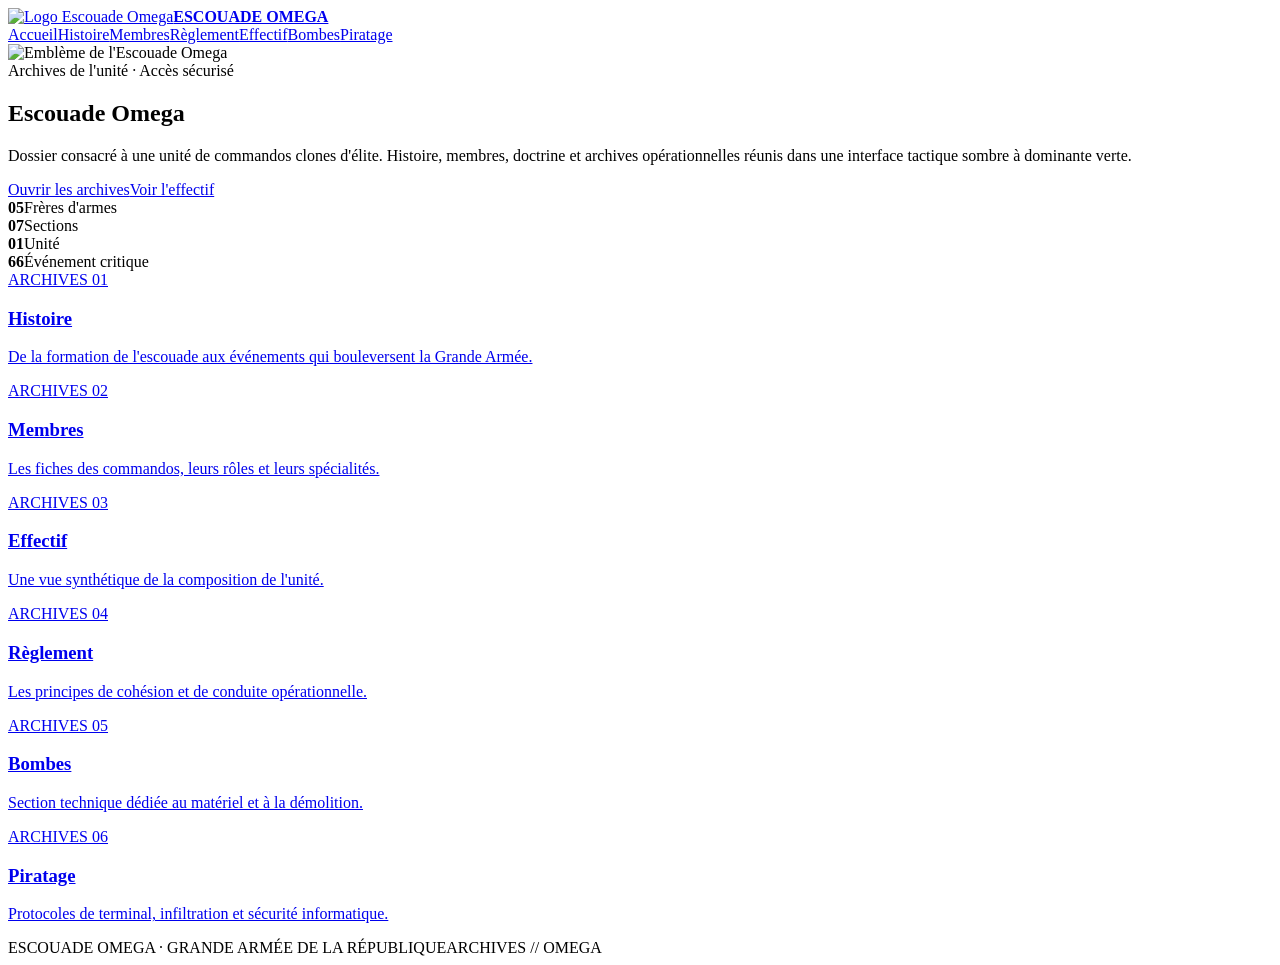
==== index.html @ 804f176c "Add files via upload" ====
<!doctype html><html lang="fr"><head><meta charset="utf-8"><meta name="viewport" content="width=device-width,initial-scale=1">
<title>Accueil — Escouade Omega</title><link rel="stylesheet" href="assets/style.css"></head><body>
<header><div class="container header"><a class="brand" href="index.html"><img src="assets/logo.png" alt="Logo Escouade Omega"><b>ESCOUADE OMEGA</b></a><nav><a class="active" href="index.html">Accueil</a><a class="" href="histoire.html">Histoire</a><a class="" href="membres.html">Membres</a><a class="" href="reglement.html">Règlement</a><a class="" href="effectif.html">Effectif</a><a class="" href="bombes.html">Bombes</a><a class="" href="piratage.html">Piratage</a></nav></div></header>
<main>
<section class="hero"><div class="container">
<img class="logo" src="assets/logo.png" alt="Emblème de l'Escouade Omega">
<div class="kicker">Archives de l'unité · Accès sécurisé</div>
<h1>Escouade Omega</h1>
<p class="lead">Dossier consacré à une unité de commandos clones d'élite. Histoire, membres, doctrine et archives opérationnelles réunis dans une interface tactique sombre à dominante verte.</p>
<a class="btn" href="histoire.html">Ouvrir les archives</a><a class="btn alt" href="membres.html">Voir l'effectif</a>
</div></section>
<section class="page"><div class="container">
<div class="stats"><div class="stat"><strong>05</strong><span>Frères d'armes</span></div><div class="stat"><strong>07</strong><span>Sections</span></div><div class="stat"><strong>01</strong><span>Unité</span></div><div class="stat"><strong>66</strong><span>Événement critique</span></div></div>
<div class="grid">
<a class="card" href="histoire.html"><span class="meta">ARCHIVES 01</span><h3>Histoire</h3><p>De la formation de l'escouade aux événements qui bouleversent la Grande Armée.</p></a>
<a class="card" href="membres.html"><span class="meta">ARCHIVES 02</span><h3>Membres</h3><p>Les fiches des commandos, leurs rôles et leurs spécialités.</p></a>
<a class="card" href="effectif.html"><span class="meta">ARCHIVES 03</span><h3>Effectif</h3><p>Une vue synthétique de la composition de l'unité.</p></a>
<a class="card" href="reglement.html"><span class="meta">ARCHIVES 04</span><h3>Règlement</h3><p>Les principes de cohésion et de conduite opérationnelle.</p></a>
<a class="card" href="bombes.html"><span class="meta">ARCHIVES 05</span><h3>Bombes</h3><p>Section technique dédiée au matériel et à la démolition.</p></a>
<a class="card" href="piratage.html"><span class="meta">ARCHIVES 06</span><h3>Piratage</h3><p>Protocoles de terminal, infiltration et sécurité informatique.</p></a>
</div></div></section>
</main><footer><div class="container footer"><span>ESCOUADE OMEGA · GRANDE ARMÉE DE LA RÉPUBLIQUE</span><span>ARCHIVES // OMEGA</span></div></footer>
</body></html>
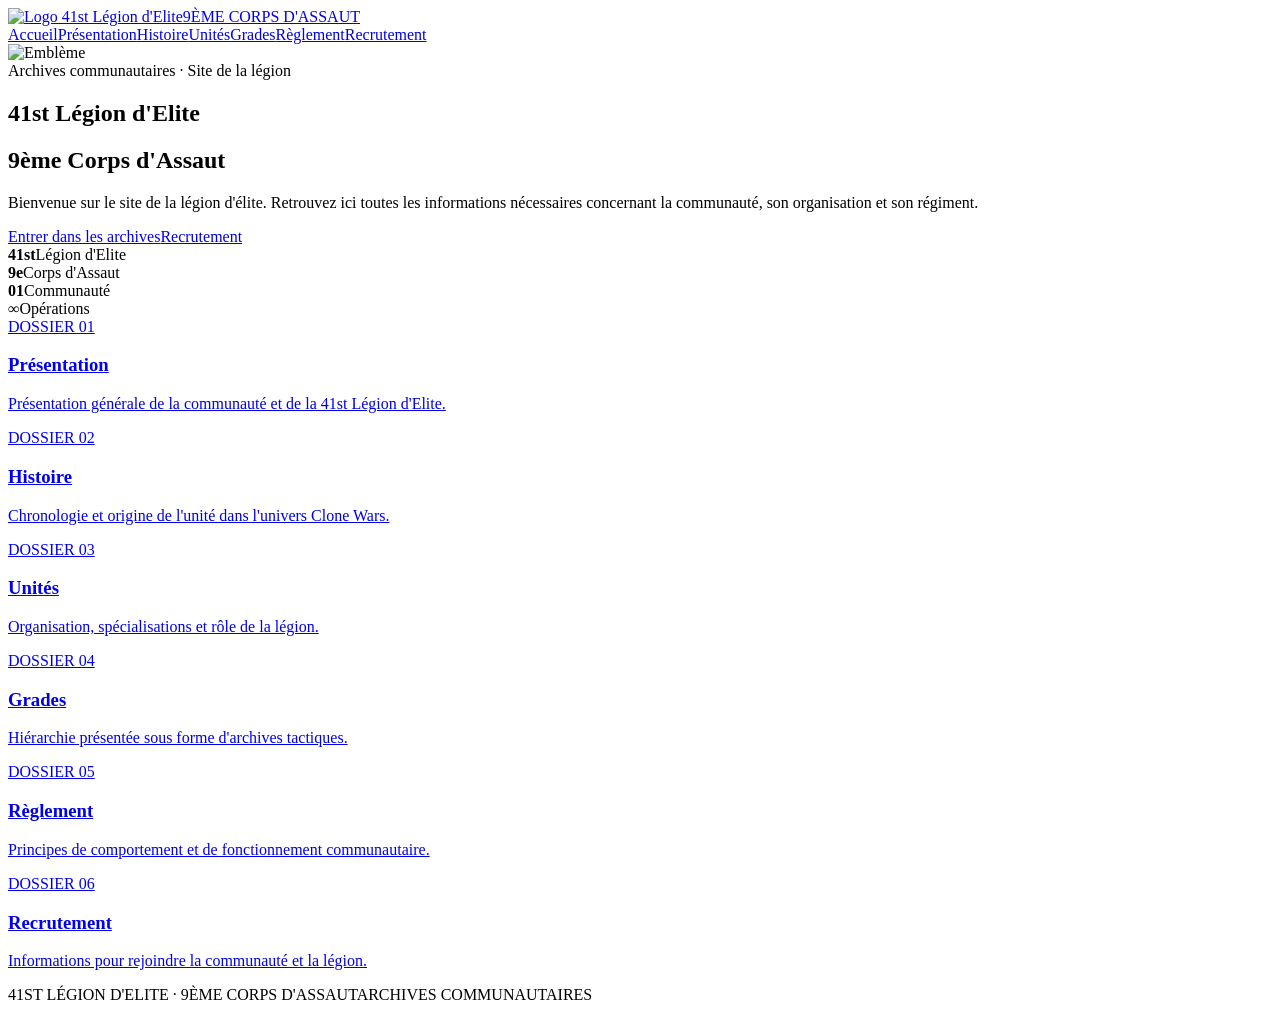
==== commit b3a1a040: "Add files via upload" ====
--- a/index.html
+++ b/index.html
@@ -1,23 +1,5 @@
-<!doctype html><html lang="fr"><head><meta charset="utf-8"><meta name="viewport" content="width=device-width,initial-scale=1">
-<title>Accueil — Escouade Omega</title><link rel="stylesheet" href="assets/style.css"></head><body>
-<header><div class="container header"><a class="brand" href="index.html"><img src="assets/logo.png" alt="Logo Escouade Omega"><b>ESCOUADE OMEGA</b></a><nav><a class="active" href="index.html">Accueil</a><a class="" href="histoire.html">Histoire</a><a class="" href="membres.html">Membres</a><a class="" href="reglement.html">Règlement</a><a class="" href="effectif.html">Effectif</a><a class="" href="bombes.html">Bombes</a><a class="" href="piratage.html">Piratage</a></nav></div></header>
-<main>
-<section class="hero"><div class="container">
-<img class="logo" src="assets/logo.png" alt="Emblème de l'Escouade Omega">
-<div class="kicker">Archives de l'unité · Accès sécurisé</div>
-<h1>Escouade Omega</h1>
-<p class="lead">Dossier consacré à une unité de commandos clones d'élite. Histoire, membres, doctrine et archives opérationnelles réunis dans une interface tactique sombre à dominante verte.</p>
-<a class="btn" href="histoire.html">Ouvrir les archives</a><a class="btn alt" href="membres.html">Voir l'effectif</a>
-</div></section>
-<section class="page"><div class="container">
-<div class="stats"><div class="stat"><strong>05</strong><span>Frères d'armes</span></div><div class="stat"><strong>07</strong><span>Sections</span></div><div class="stat"><strong>01</strong><span>Unité</span></div><div class="stat"><strong>66</strong><span>Événement critique</span></div></div>
-<div class="grid">
-<a class="card" href="histoire.html"><span class="meta">ARCHIVES 01</span><h3>Histoire</h3><p>De la formation de l'escouade aux événements qui bouleversent la Grande Armée.</p></a>
-<a class="card" href="membres.html"><span class="meta">ARCHIVES 02</span><h3>Membres</h3><p>Les fiches des commandos, leurs rôles et leurs spécialités.</p></a>
-<a class="card" href="effectif.html"><span class="meta">ARCHIVES 03</span><h3>Effectif</h3><p>Une vue synthétique de la composition de l'unité.</p></a>
-<a class="card" href="reglement.html"><span class="meta">ARCHIVES 04</span><h3>Règlement</h3><p>Les principes de cohésion et de conduite opérationnelle.</p></a>
-<a class="card" href="bombes.html"><span class="meta">ARCHIVES 05</span><h3>Bombes</h3><p>Section technique dédiée au matériel et à la démolition.</p></a>
-<a class="card" href="piratage.html"><span class="meta">ARCHIVES 06</span><h3>Piratage</h3><p>Protocoles de terminal, infiltration et sécurité informatique.</p></a>
-</div></div></section>
-</main><footer><div class="container footer"><span>ESCOUADE OMEGA · GRANDE ARMÉE DE LA RÉPUBLIQUE</span><span>ARCHIVES // OMEGA</span></div></footer>
-</body></html>+<!doctype html><html lang="fr"><head><meta charset="utf-8"><meta name="viewport" content="width=device-width,initial-scale=1"><meta name="theme-color" content="#020503"><title>Accueil — 41st Légion d'Elite</title><link rel="stylesheet" href="assets/style.css"></head><body>
+<header><div class="container head"><a class="brand" href="index.html"><img src="assets/logo.png" alt="Logo 41st Légion d'Elite"><span>9ÈME CORPS D'ASSAUT</span></a><nav><a class="active" href="index.html">Accueil</a><a class="" href="presentation.html">Présentation</a><a class="" href="histoire.html">Histoire</a><a class="" href="unites.html">Unités</a><a class="" href="grades.html">Grades</a><a class="" href="reglement.html">Règlement</a><a class="" href="recrutement.html">Recrutement</a></nav></div></header>
+<main><section class="hero"><div class="container"><img src="assets/logo.png" alt="Emblème"><div class="kicker">Archives communautaires · Site de la légion</div><h1>41st Légion d'Elite</h1><h2>9ème Corps d'Assaut</h2><p class="lead">Bienvenue sur le site de la légion d'élite. Retrouvez ici toutes les informations nécessaires concernant la communauté, son organisation et son régiment.</p><a class="btn" href="presentation.html">Entrer dans les archives</a><a class="btn alt" href="recrutement.html">Recrutement</a></div></section>
+<section class="page"><div class="container"><div class="stats"><div class="stat"><strong>41st</strong><span>Légion d'Elite</span></div><div class="stat"><strong>9e</strong><span>Corps d'Assaut</span></div><div class="stat"><strong>01</strong><span>Communauté</span></div><div class="stat"><strong>∞</strong><span>Opérations</span></div></div>
+<div class="grid"><a class="card" href="presentation.html"><span class="meta">DOSSIER 01</span><h3>Présentation</h3><p>Présentation générale de la communauté et de la 41st Légion d'Elite.</p></a><a class="card" href="histoire.html"><span class="meta">DOSSIER 02</span><h3>Histoire</h3><p>Chronologie et origine de l'unité dans l'univers Clone Wars.</p></a><a class="card" href="unites.html"><span class="meta">DOSSIER 03</span><h3>Unités</h3><p>Organisation, spécialisations et rôle de la légion.</p></a><a class="card" href="grades.html"><span class="meta">DOSSIER 04</span><h3>Grades</h3><p>Hiérarchie présentée sous forme d'archives tactiques.</p></a><a class="card" href="reglement.html"><span class="meta">DOSSIER 05</span><h3>Règlement</h3><p>Principes de comportement et de fonctionnement communautaire.</p></a><a class="card" href="recrutement.html"><span class="meta">DOSSIER 06</span><h3>Recrutement</h3><p>Informations pour rejoindre la communauté et la légion.</p></a></div></div></section></main><footer><div class="container foot"><span>41ST LÉGION D'ELITE · 9ÈME CORPS D'ASSAUT</span><span>ARCHIVES COMMUNAUTAIRES</span></div></footer></body></html>
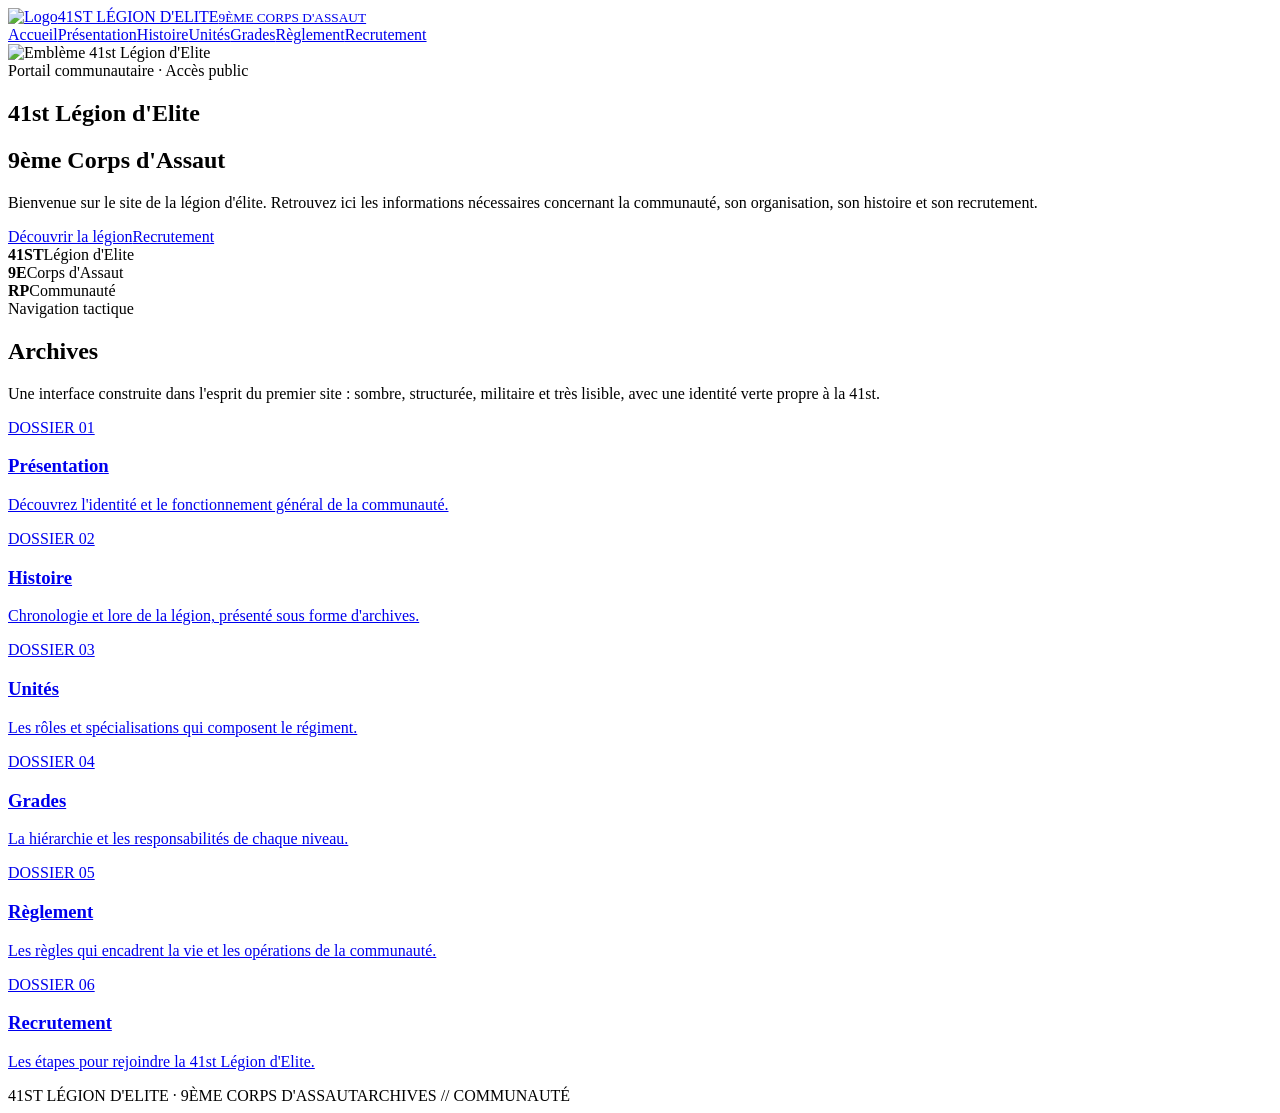
==== commit 42637e97: "Add files via upload" ====
--- a/index.html
+++ b/index.html
@@ -1,5 +1,4 @@
 <!doctype html><html lang="fr"><head><meta charset="utf-8"><meta name="viewport" content="width=device-width,initial-scale=1"><meta name="theme-color" content="#020503"><title>Accueil — 41st Légion d'Elite</title><link rel="stylesheet" href="assets/style.css"></head><body>
-<header><div class="container head"><a class="brand" href="index.html"><img src="assets/logo.png" alt="Logo 41st Légion d'Elite"><span>9ÈME CORPS D'ASSAUT</span></a><nav><a class="active" href="index.html">Accueil</a><a class="" href="presentation.html">Présentation</a><a class="" href="histoire.html">Histoire</a><a class="" href="unites.html">Unités</a><a class="" href="grades.html">Grades</a><a class="" href="reglement.html">Règlement</a><a class="" href="recrutement.html">Recrutement</a></nav></div></header>
-<main><section class="hero"><div class="container"><img src="assets/logo.png" alt="Emblème"><div class="kicker">Archives communautaires · Site de la légion</div><h1>41st Légion d'Elite</h1><h2>9ème Corps d'Assaut</h2><p class="lead">Bienvenue sur le site de la légion d'élite. Retrouvez ici toutes les informations nécessaires concernant la communauté, son organisation et son régiment.</p><a class="btn" href="presentation.html">Entrer dans les archives</a><a class="btn alt" href="recrutement.html">Recrutement</a></div></section>
-<section class="page"><div class="container"><div class="stats"><div class="stat"><strong>41st</strong><span>Légion d'Elite</span></div><div class="stat"><strong>9e</strong><span>Corps d'Assaut</span></div><div class="stat"><strong>01</strong><span>Communauté</span></div><div class="stat"><strong>∞</strong><span>Opérations</span></div></div>
-<div class="grid"><a class="card" href="presentation.html"><span class="meta">DOSSIER 01</span><h3>Présentation</h3><p>Présentation générale de la communauté et de la 41st Légion d'Elite.</p></a><a class="card" href="histoire.html"><span class="meta">DOSSIER 02</span><h3>Histoire</h3><p>Chronologie et origine de l'unité dans l'univers Clone Wars.</p></a><a class="card" href="unites.html"><span class="meta">DOSSIER 03</span><h3>Unités</h3><p>Organisation, spécialisations et rôle de la légion.</p></a><a class="card" href="grades.html"><span class="meta">DOSSIER 04</span><h3>Grades</h3><p>Hiérarchie présentée sous forme d'archives tactiques.</p></a><a class="card" href="reglement.html"><span class="meta">DOSSIER 05</span><h3>Règlement</h3><p>Principes de comportement et de fonctionnement communautaire.</p></a><a class="card" href="recrutement.html"><span class="meta">DOSSIER 06</span><h3>Recrutement</h3><p>Informations pour rejoindre la communauté et la légion.</p></a></div></div></section></main><footer><div class="container foot"><span>41ST LÉGION D'ELITE · 9ÈME CORPS D'ASSAUT</span><span>ARCHIVES COMMUNAUTAIRES</span></div></footer></body></html>+<header><div class="wrap header"><a class="brand" href="index.html"><img src="assets/logo.png" alt="Logo"><span>41ST LÉGION D'ELITE<small>9ÈME CORPS D'ASSAUT</small></span></a><nav><a class="active" href="index.html">Accueil</a><a class="" href="presentation.html">Présentation</a><a class="" href="histoire.html">Histoire</a><a class="" href="unites.html">Unités</a><a class="" href="grades.html">Grades</a><a class="" href="reglement.html">Règlement</a><a class="" href="recrutement.html">Recrutement</a></nav></div></header>
+<main><section class="hero"><div class="wrap"><img class="hero-logo" src="assets/logo.png" alt="Emblème 41st Légion d'Elite"><div class="kicker">Portail communautaire · Accès public</div><h1>41st Légion d'Elite</h1><h2>9ème Corps d'Assaut</h2><p>Bienvenue sur le site de la légion d'élite. Retrouvez ici les informations nécessaires concernant la communauté, son organisation, son histoire et son recrutement.</p><div class="actions"><a class="btn" href="presentation.html">Découvrir la légion</a><a class="btn out" href="recrutement.html">Recrutement</a></div><div class="hero-cards"><div class="hero-card"><strong>41ST</strong><span>Légion d'Elite</span></div><div class="hero-card"><strong>9E</strong><span>Corps d'Assaut</span></div><div class="hero-card"><strong>RP</strong><span>Communauté</span></div></div></div></section>
+<section class="section"><div class="wrap"><div class="title"><div class="kicker">Navigation tactique</div><h1>Archives</h1><p>Une interface construite dans l'esprit du premier site : sombre, structurée, militaire et très lisible, avec une identité verte propre à la 41st.</p></div><div class="grid"><a class="card" href="presentation.html"><span class="meta">DOSSIER 01</span><h3>Présentation</h3><p>Découvrez l'identité et le fonctionnement général de la communauté.</p></a><a class="card" href="histoire.html"><span class="meta">DOSSIER 02</span><h3>Histoire</h3><p>Chronologie et lore de la légion, présenté sous forme d'archives.</p></a><a class="card" href="unites.html"><span class="meta">DOSSIER 03</span><h3>Unités</h3><p>Les rôles et spécialisations qui composent le régiment.</p></a><a class="card" href="grades.html"><span class="meta">DOSSIER 04</span><h3>Grades</h3><p>La hiérarchie et les responsabilités de chaque niveau.</p></a><a class="card" href="reglement.html"><span class="meta">DOSSIER 05</span><h3>Règlement</h3><p>Les règles qui encadrent la vie et les opérations de la communauté.</p></a><a class="card" href="recrutement.html"><span class="meta">DOSSIER 06</span><h3>Recrutement</h3><p>Les étapes pour rejoindre la 41st Légion d'Elite.</p></a></div></div></section></main><footer><div class="wrap foot"><span>41ST LÉGION D'ELITE · 9ÈME CORPS D'ASSAUT</span><span>ARCHIVES // COMMUNAUTÉ</span></div></footer></body></html>
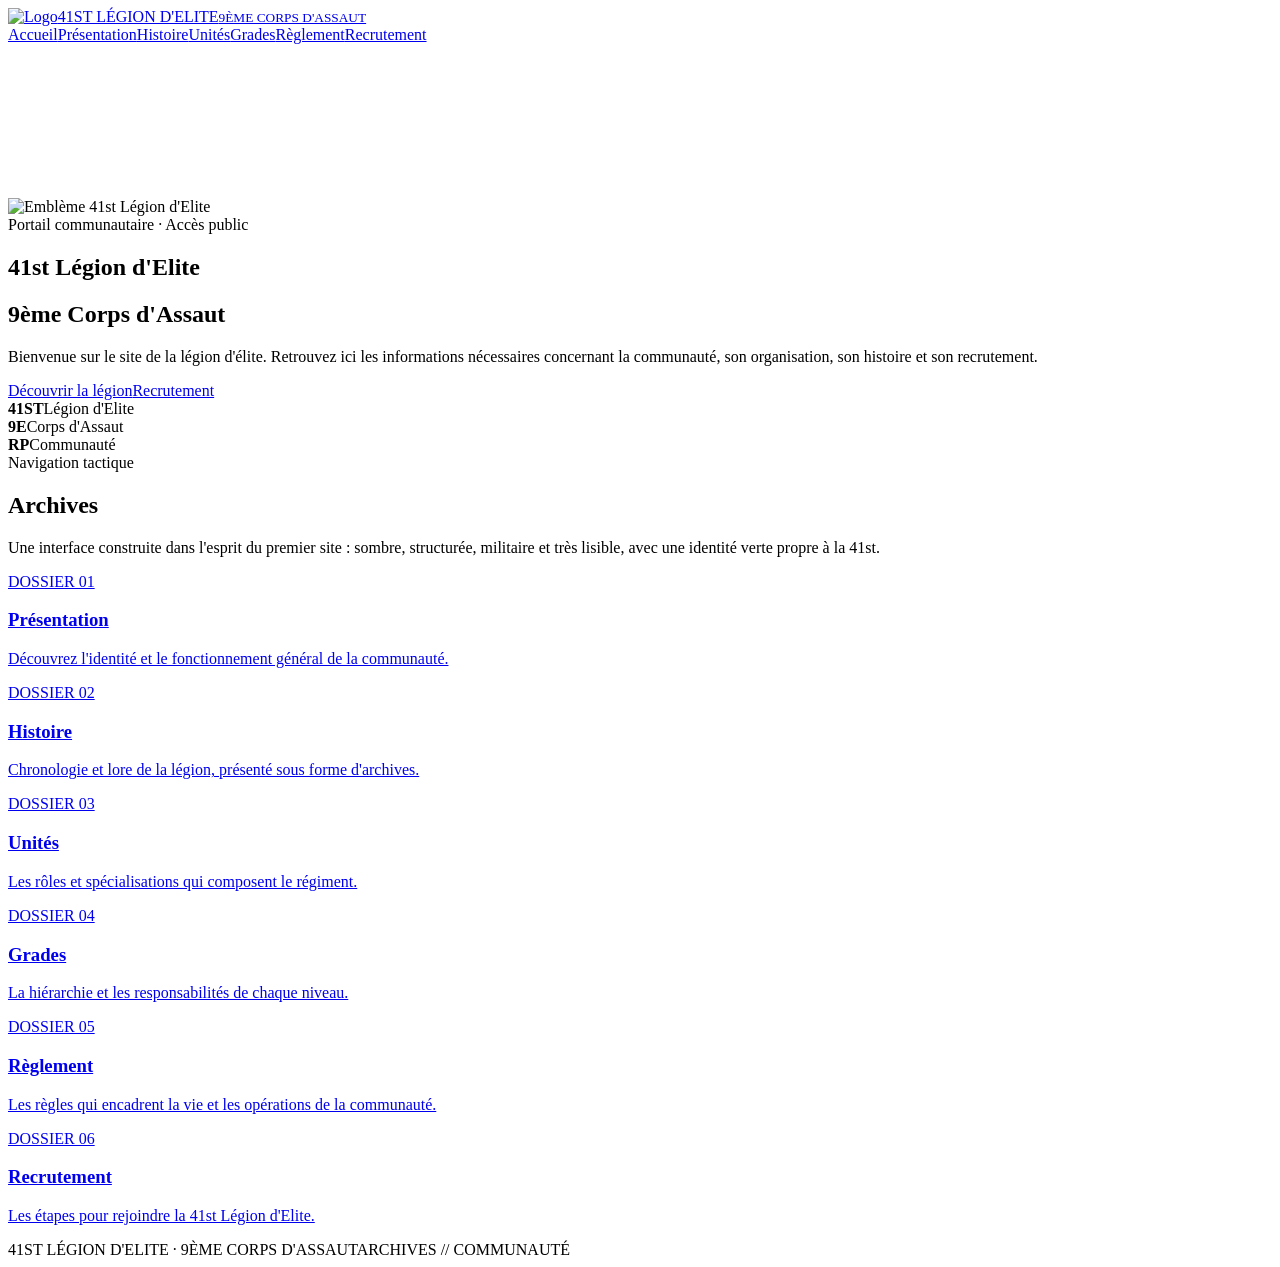
==== commit 3b325178: "Add files via upload" ====
--- a/index.html
+++ b/index.html
@@ -1,4 +1,4 @@
 <!doctype html><html lang="fr"><head><meta charset="utf-8"><meta name="viewport" content="width=device-width,initial-scale=1"><meta name="theme-color" content="#020503"><title>Accueil — 41st Légion d'Elite</title><link rel="stylesheet" href="assets/style.css"></head><body>
 <header><div class="wrap header"><a class="brand" href="index.html"><img src="assets/logo.png" alt="Logo"><span>41ST LÉGION D'ELITE<small>9ÈME CORPS D'ASSAUT</small></span></a><nav><a class="active" href="index.html">Accueil</a><a class="" href="presentation.html">Présentation</a><a class="" href="histoire.html">Histoire</a><a class="" href="unites.html">Unités</a><a class="" href="grades.html">Grades</a><a class="" href="reglement.html">Règlement</a><a class="" href="recrutement.html">Recrutement</a></nav></div></header>
-<main><section class="hero"><div class="wrap"><img class="hero-logo" src="assets/logo.png" alt="Emblème 41st Légion d'Elite"><div class="kicker">Portail communautaire · Accès public</div><h1>41st Légion d'Elite</h1><h2>9ème Corps d'Assaut</h2><p>Bienvenue sur le site de la légion d'élite. Retrouvez ici les informations nécessaires concernant la communauté, son organisation, son histoire et son recrutement.</p><div class="actions"><a class="btn" href="presentation.html">Découvrir la légion</a><a class="btn out" href="recrutement.html">Recrutement</a></div><div class="hero-cards"><div class="hero-card"><strong>41ST</strong><span>Légion d'Elite</span></div><div class="hero-card"><strong>9E</strong><span>Corps d'Assaut</span></div><div class="hero-card"><strong>RP</strong><span>Communauté</span></div></div></div></section>
+<main><section class="hero"><video class="hero-video" autoplay muted loop playsinline preload="metadata"><source src="assets/space-bg.mp4" type="video/mp4"></video><div class="hero-overlay"></div><div class="wrap"><img class="hero-logo" src="assets/logo.png" alt="Emblème 41st Légion d'Elite"><div class="kicker">Portail communautaire · Accès public</div><h1>41st Légion d'Elite</h1><h2>9ème Corps d'Assaut</h2><p>Bienvenue sur le site de la légion d'élite. Retrouvez ici les informations nécessaires concernant la communauté, son organisation, son histoire et son recrutement.</p><div class="actions"><a class="btn" href="presentation.html">Découvrir la légion</a><a class="btn out" href="recrutement.html">Recrutement</a></div><div class="hero-cards"><div class="hero-card"><strong>41ST</strong><span>Légion d'Elite</span></div><div class="hero-card"><strong>9E</strong><span>Corps d'Assaut</span></div><div class="hero-card"><strong>RP</strong><span>Communauté</span></div></div></div></div></section>
 <section class="section"><div class="wrap"><div class="title"><div class="kicker">Navigation tactique</div><h1>Archives</h1><p>Une interface construite dans l'esprit du premier site : sombre, structurée, militaire et très lisible, avec une identité verte propre à la 41st.</p></div><div class="grid"><a class="card" href="presentation.html"><span class="meta">DOSSIER 01</span><h3>Présentation</h3><p>Découvrez l'identité et le fonctionnement général de la communauté.</p></a><a class="card" href="histoire.html"><span class="meta">DOSSIER 02</span><h3>Histoire</h3><p>Chronologie et lore de la légion, présenté sous forme d'archives.</p></a><a class="card" href="unites.html"><span class="meta">DOSSIER 03</span><h3>Unités</h3><p>Les rôles et spécialisations qui composent le régiment.</p></a><a class="card" href="grades.html"><span class="meta">DOSSIER 04</span><h3>Grades</h3><p>La hiérarchie et les responsabilités de chaque niveau.</p></a><a class="card" href="reglement.html"><span class="meta">DOSSIER 05</span><h3>Règlement</h3><p>Les règles qui encadrent la vie et les opérations de la communauté.</p></a><a class="card" href="recrutement.html"><span class="meta">DOSSIER 06</span><h3>Recrutement</h3><p>Les étapes pour rejoindre la 41st Légion d'Elite.</p></a></div></div></section></main><footer><div class="wrap foot"><span>41ST LÉGION D'ELITE · 9ÈME CORPS D'ASSAUT</span><span>ARCHIVES // COMMUNAUTÉ</span></div></footer></body></html>
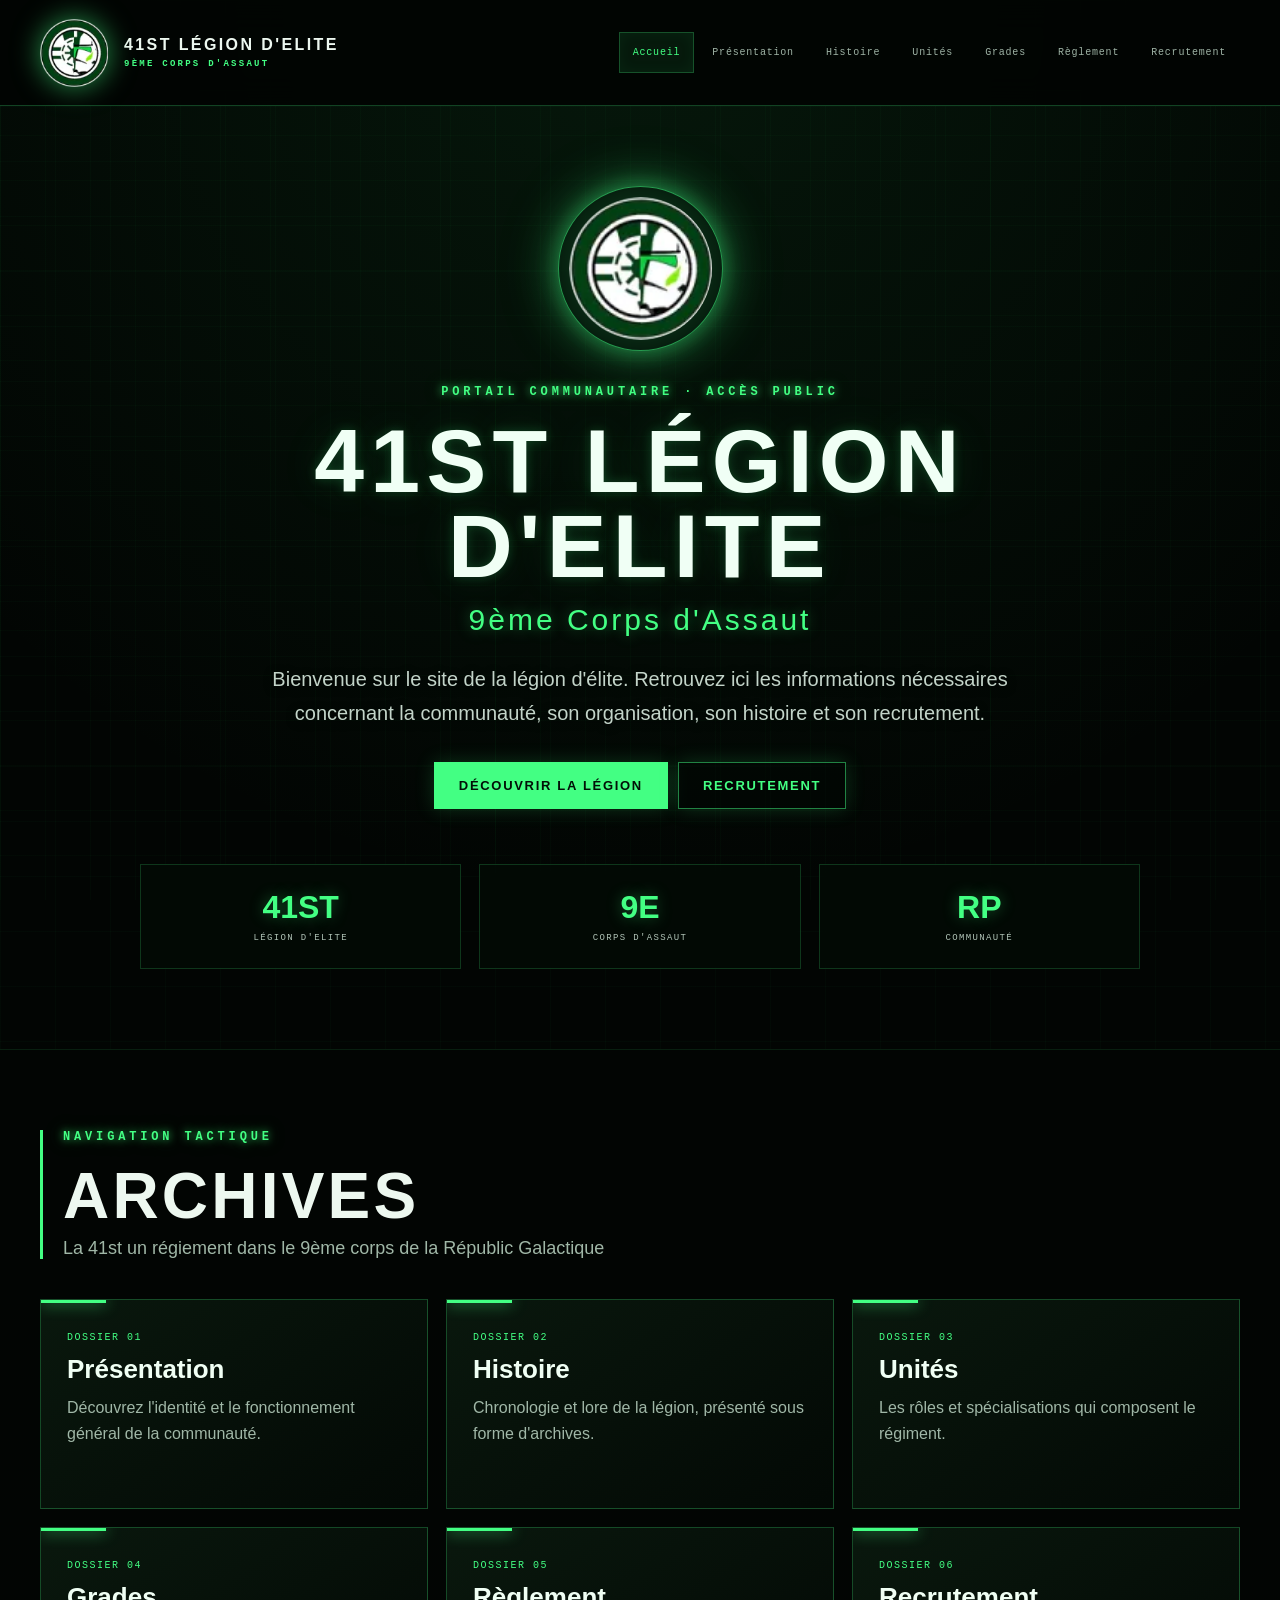
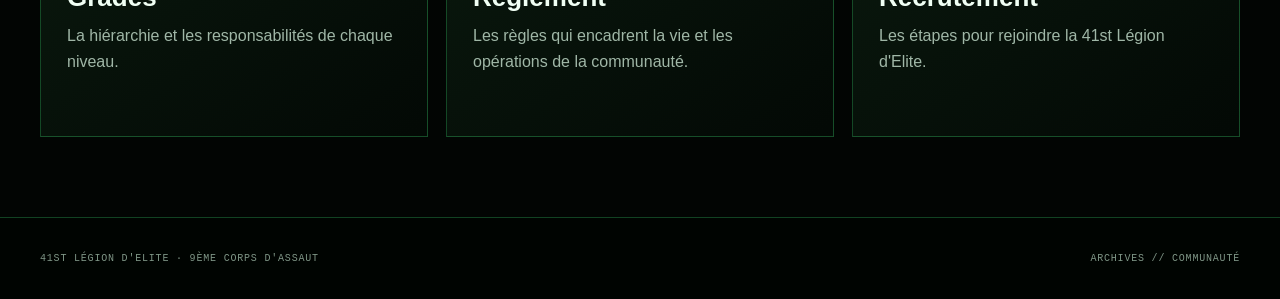
==== commit ae209694: "Update index.html" ====
--- a/index.html
+++ b/index.html
@@ -1,4 +1,4 @@
 <!doctype html><html lang="fr"><head><meta charset="utf-8"><meta name="viewport" content="width=device-width,initial-scale=1"><meta name="theme-color" content="#020503"><title>Accueil — 41st Légion d'Elite</title><link rel="stylesheet" href="assets/style.css"></head><body>
 <header><div class="wrap header"><a class="brand" href="index.html"><img src="assets/logo.png" alt="Logo"><span>41ST LÉGION D'ELITE<small>9ÈME CORPS D'ASSAUT</small></span></a><nav><a class="active" href="index.html">Accueil</a><a class="" href="presentation.html">Présentation</a><a class="" href="histoire.html">Histoire</a><a class="" href="unites.html">Unités</a><a class="" href="grades.html">Grades</a><a class="" href="reglement.html">Règlement</a><a class="" href="recrutement.html">Recrutement</a></nav></div></header>
 <main><section class="hero"><video class="hero-video" autoplay muted loop playsinline preload="metadata"><source src="assets/space-bg.mp4" type="video/mp4"></video><div class="hero-overlay"></div><div class="wrap"><img class="hero-logo" src="assets/logo.png" alt="Emblème 41st Légion d'Elite"><div class="kicker">Portail communautaire · Accès public</div><h1>41st Légion d'Elite</h1><h2>9ème Corps d'Assaut</h2><p>Bienvenue sur le site de la légion d'élite. Retrouvez ici les informations nécessaires concernant la communauté, son organisation, son histoire et son recrutement.</p><div class="actions"><a class="btn" href="presentation.html">Découvrir la légion</a><a class="btn out" href="recrutement.html">Recrutement</a></div><div class="hero-cards"><div class="hero-card"><strong>41ST</strong><span>Légion d'Elite</span></div><div class="hero-card"><strong>9E</strong><span>Corps d'Assaut</span></div><div class="hero-card"><strong>RP</strong><span>Communauté</span></div></div></div></div></section>
-<section class="section"><div class="wrap"><div class="title"><div class="kicker">Navigation tactique</div><h1>Archives</h1><p>Une interface construite dans l'esprit du premier site : sombre, structurée, militaire et très lisible, avec une identité verte propre à la 41st.</p></div><div class="grid"><a class="card" href="presentation.html"><span class="meta">DOSSIER 01</span><h3>Présentation</h3><p>Découvrez l'identité et le fonctionnement général de la communauté.</p></a><a class="card" href="histoire.html"><span class="meta">DOSSIER 02</span><h3>Histoire</h3><p>Chronologie et lore de la légion, présenté sous forme d'archives.</p></a><a class="card" href="unites.html"><span class="meta">DOSSIER 03</span><h3>Unités</h3><p>Les rôles et spécialisations qui composent le régiment.</p></a><a class="card" href="grades.html"><span class="meta">DOSSIER 04</span><h3>Grades</h3><p>La hiérarchie et les responsabilités de chaque niveau.</p></a><a class="card" href="reglement.html"><span class="meta">DOSSIER 05</span><h3>Règlement</h3><p>Les règles qui encadrent la vie et les opérations de la communauté.</p></a><a class="card" href="recrutement.html"><span class="meta">DOSSIER 06</span><h3>Recrutement</h3><p>Les étapes pour rejoindre la 41st Légion d'Elite.</p></a></div></div></section></main><footer><div class="wrap foot"><span>41ST LÉGION D'ELITE · 9ÈME CORPS D'ASSAUT</span><span>ARCHIVES // COMMUNAUTÉ</span></div></footer></body></html>+<section class="section"><div class="wrap"><div class="title"><div class="kicker">Navigation tactique</div><h1>Archives</h1><p>La 41st un régiement dans le 9ème corps de la Républic Galactique</p></div><div class="grid"><a class="card" href="presentation.html"><span class="meta">DOSSIER 01</span><h3>Présentation</h3><p>Découvrez l'identité et le fonctionnement général de la communauté.</p></a><a class="card" href="histoire.html"><span class="meta">DOSSIER 02</span><h3>Histoire</h3><p>Chronologie et lore de la légion, présenté sous forme d'archives.</p></a><a class="card" href="unites.html"><span class="meta">DOSSIER 03</span><h3>Unités</h3><p>Les rôles et spécialisations qui composent le régiment.</p></a><a class="card" href="grades.html"><span class="meta">DOSSIER 04</span><h3>Grades</h3><p>La hiérarchie et les responsabilités de chaque niveau.</p></a><a class="card" href="reglement.html"><span class="meta">DOSSIER 05</span><h3>Règlement</h3><p>Les règles qui encadrent la vie et les opérations de la communauté.</p></a><a class="card" href="recrutement.html"><span class="meta">DOSSIER 06</span><h3>Recrutement</h3><p>Les étapes pour rejoindre la 41st Légion d'Elite.</p></a></div></div></section></main><footer><div class="wrap foot"><span>41ST LÉGION D'ELITE · 9ÈME CORPS D'ASSAUT</span><span>ARCHIVES // COMMUNAUTÉ</span></div></footer></body></html>
--- a/assets/style.css
+++ b/assets/style.css
@@ -0,0 +1,1359 @@
+@import url('https://fonts.googleapis.com/css2?family=Rajdhani:wght@400;500;600;700&family=Share+Tech+Mono&display=swap');
+
+/* =========================================================
+   41ST LEGION D'ELITE
+   THEME VERT / MILITAIRE / HUD
+========================================================= */
+
+:root {
+    --bg: #020503;
+    --bg-soft: #061009;
+
+    --surface: #07100a;
+    --surface-2: #0b1710;
+
+    --green: #43ff83;
+    --green-dark: #19b957;
+
+    --text: #edf8f0;
+    --muted: #a0b7a7;
+
+    --line: rgba(67, 255, 131, 0.25);
+    --line-soft: rgba(67, 255, 131, 0.10);
+
+    --max-width: 1200px;
+}
+
+
+/* =========================================================
+   RESET
+========================================================= */
+
+* {
+    box-sizing: border-box;
+}
+
+html {
+    scroll-behavior: smooth;
+}
+
+body {
+    margin: 0;
+    padding: 0;
+
+    background:
+        radial-gradient(
+            circle at 50% 0%,
+            rgba(32, 160, 70, 0.12),
+            transparent 45%
+        ),
+        #020503;
+
+    color: var(--text);
+
+    font-family:
+        "Rajdhani",
+        Arial,
+        sans-serif;
+
+    overflow-x: hidden;
+}
+
+
+/* =========================================================
+   GRILLE DE FOND
+========================================================= */
+
+body::before {
+    content: "";
+
+    position: fixed;
+
+    inset: 0;
+
+    pointer-events: none;
+
+    z-index: -1;
+
+    background-image:
+
+        linear-gradient(
+            rgba(67, 255, 131, 0.035) 1px,
+            transparent 1px
+        ),
+
+        linear-gradient(
+            90deg,
+            rgba(67, 255, 131, 0.035) 1px,
+            transparent 1px
+        );
+
+    background-size: 45px 45px;
+
+    opacity: 0.7;
+}
+
+
+/* =========================================================
+   LIENS
+========================================================= */
+
+a {
+    color: inherit;
+    text-decoration: none;
+}
+
+
+/* =========================================================
+   CONTENEUR
+========================================================= */
+
+.wrap,
+.container {
+    width: min(
+        var(--max-width),
+        calc(100% - 40px)
+    );
+
+    margin: auto;
+}
+
+
+/* =========================================================
+   HEADER
+========================================================= */
+
+header {
+    position: sticky;
+
+    top: 0;
+
+    width: 100%;
+
+    z-index: 999;
+
+    background:
+        rgba(2, 5, 3, 0.94);
+
+    backdrop-filter:
+        blur(16px);
+
+    border-bottom:
+        1px solid var(--line);
+}
+
+
+/* BARRE PLUS GRANDE */
+
+.header,
+.head {
+    min-height: 105px;
+
+    display: flex;
+
+    align-items: center;
+}
+
+
+/* =========================================================
+   LOGO + NOM
+========================================================= */
+
+.brand {
+    display: flex;
+
+    align-items: center;
+
+    gap: 16px;
+
+    font-weight: 700;
+
+    letter-spacing: 0.13em;
+
+    text-transform: uppercase;
+}
+
+
+/* LOGO HEADER */
+
+.brand img {
+    width: 68px;
+
+    height: 68px;
+
+    object-fit: contain;
+
+    filter:
+        drop-shadow(
+            0 0 14px
+            rgba(67, 255, 131, 0.55)
+        );
+}
+
+
+/* TEXTE PRINCIPAL HEADER */
+
+.brand span {
+    font-size: 16px;
+
+    color: #edf8f0;
+
+    letter-spacing: 0.15em;
+}
+
+
+/* SOUS-TITRE HEADER */
+
+.brand small {
+    display: block;
+
+    margin-top: 5px;
+
+    color: var(--green);
+
+    font-family:
+        "Share Tech Mono",
+        monospace;
+
+    font-size: 9px;
+
+    letter-spacing: 0.25em;
+}
+
+
+/* =========================================================
+   NAVIGATION
+========================================================= */
+
+nav {
+    margin-left: auto;
+
+    display: flex;
+
+    align-items: center;
+
+    gap: 4px;
+
+    flex-wrap: wrap;
+
+    justify-content: flex-end;
+}
+
+
+nav a {
+    position: relative;
+
+    padding:
+        14px
+        13px;
+
+    border:
+        1px solid transparent;
+
+    color: #9eb3a5;
+
+    font-family:
+        "Share Tech Mono",
+        monospace;
+
+    font-size: 10px;
+
+    letter-spacing: 0.08em;
+
+    transition:
+        0.25s ease;
+}
+
+
+nav a:hover,
+nav a.active {
+    color: var(--green);
+
+    background:
+        rgba(67, 255, 131, 0.08);
+
+    border-color:
+        var(--line);
+
+    box-shadow:
+        inset 0 0 15px
+        rgba(67, 255, 131, 0.05);
+}
+
+
+/* =========================================================
+   HERO
+========================================================= */
+
+.hero {
+    position: relative;
+
+    min-height: calc(
+        100vh - 105px
+    );
+
+    display: flex;
+
+    align-items: center;
+
+    justify-content: center;
+
+    text-align: center;
+
+    overflow: hidden;
+
+    border-bottom:
+        1px solid var(--line-soft);
+
+    padding:
+        80px
+        0;
+}
+
+
+/* =========================================================
+   VIDEO BACKGROUND
+========================================================= */
+
+.hero-video {
+    position: absolute;
+
+    inset: 0;
+
+    width: 100%;
+
+    height: 100%;
+
+    object-fit: cover;
+
+    z-index: -3;
+}
+
+
+/* GRILLE HUD */
+
+.hero::after {
+    content: "";
+
+    position: absolute;
+
+    inset: 0;
+
+    z-index: -1;
+
+    pointer-events: none;
+
+    background-image:
+
+        linear-gradient(
+            rgba(67, 255, 131, 0.025) 1px,
+            transparent 1px
+        ),
+
+        linear-gradient(
+            90deg,
+            rgba(67, 255, 131, 0.025) 1px,
+            transparent 1px
+        );
+
+    background-size:
+        55px 55px;
+}
+
+
+/* CONTENU HERO */
+
+.hero .wrap,
+.hero .container {
+    position: relative;
+
+    z-index: 2;
+
+    max-width: 1000px;
+}
+
+
+/* =========================================================
+   LOGO CENTRAL
+========================================================= */
+
+.hero-logo {
+    width: 165px;
+
+    height: 165px;
+
+    object-fit: contain;
+
+    padding: 10px;
+
+    margin-bottom: 30px;
+
+    border-radius: 50%;
+
+    border:
+        1px solid
+        rgba(67, 255, 131, 0.55);
+
+    background:
+        rgba(3, 15, 7, 0.65);
+
+    box-shadow:
+
+        0 0 20px
+        rgba(67, 255, 131, 0.25),
+
+        0 0 70px
+        rgba(67, 255, 131, 0.15);
+
+    filter:
+        drop-shadow(
+            0 0 18px
+            rgba(67, 255, 131, 0.45)
+        );
+
+    animation:
+        logoFloat
+        4s ease-in-out
+        infinite;
+}
+
+
+@keyframes logoFloat {
+
+    0% {
+        transform:
+            translateY(0px);
+    }
+
+    50% {
+        transform:
+            translateY(-8px);
+    }
+
+    100% {
+        transform:
+            translateY(0px);
+    }
+}
+
+
+/* =========================================================
+   PETIT TEXTE AU-DESSUS DU TITRE
+========================================================= */
+
+.kicker {
+    display: block;
+
+    margin-bottom: 20px;
+
+    color:
+        var(--green);
+
+    font-family:
+        "Share Tech Mono",
+        monospace;
+
+    font-size: 12px;
+
+    font-weight: 600;
+
+    letter-spacing: 0.32em;
+
+    text-transform: uppercase;
+
+    opacity: 1;
+
+    text-shadow:
+
+        0 0 8px
+        rgba(67, 255, 131, 0.8),
+
+        0 0 20px
+        rgba(67, 255, 131, 0.35);
+}
+
+
+/* =========================================================
+   TITRE PRINCIPAL
+========================================================= */
+
+.hero h1 {
+    margin:
+
+        0
+        0
+        14px;
+
+    color:
+        #f0fff5;
+
+    font-size:
+
+        clamp(
+            48px,
+            7vw,
+            90px
+        );
+
+    font-weight: 700;
+
+    line-height: 0.95;
+
+    letter-spacing: 0.07em;
+
+    text-transform: uppercase;
+
+    text-shadow:
+
+        0 0 12px
+        rgba(67, 255, 131, 0.20),
+
+        0 0 45px
+        rgba(67, 255, 131, 0.12);
+}
+
+
+/* =========================================================
+   SOUS-TITRE
+========================================================= */
+
+.hero h2 {
+    margin:
+
+        0
+        0
+        25px;
+
+    color:
+        var(--green);
+
+    font-size:
+
+        clamp(
+            21px,
+            3vw,
+            30px
+        );
+
+    font-weight: 500;
+
+    letter-spacing: 0.10em;
+
+    text-shadow:
+
+        0 0 15px
+        rgba(67, 255, 131, 0.40);
+}
+
+
+/* =========================================================
+   TEXTE HERO
+========================================================= */
+
+.hero p {
+    max-width: 760px;
+
+    margin:
+        auto;
+
+    color:
+        #c3d4c9;
+
+    font-size:
+
+        clamp(
+            17px,
+            2vw,
+            20px
+        );
+
+    line-height: 1.7;
+
+    text-shadow:
+        0 2px 8px
+        rgba(0, 0, 0, 0.8);
+}
+
+
+/* =========================================================
+   BOUTONS
+========================================================= */
+
+.actions {
+    margin-top: 32px;
+}
+
+
+.btn {
+    display: inline-block;
+
+    padding:
+
+        15px
+        24px;
+
+    background:
+        var(--green);
+
+    color:
+        #021007;
+
+    border:
+        1px solid
+        var(--green);
+
+    font-weight: 700;
+
+    font-size: 13px;
+
+    letter-spacing: 0.13em;
+
+    text-transform: uppercase;
+
+    transition:
+        0.25s ease;
+
+    box-shadow:
+        0 0 20px
+        rgba(67, 255, 131, 0.18);
+}
+
+
+.btn:hover {
+    transform:
+        translateY(-3px);
+
+    box-shadow:
+
+        0 0 15px
+        rgba(67, 255, 131, 0.55),
+
+        0 0 45px
+        rgba(67, 255, 131, 0.20);
+}
+
+
+.btn.out,
+.btn.alt {
+    margin-left: 10px;
+
+    background:
+        rgba(2, 8, 4, 0.45);
+
+    color:
+        var(--green);
+
+    border-color:
+        rgba(67, 255, 131, 0.50);
+}
+
+
+/* =========================================================
+   CARTES SOUS LE HERO
+========================================================= */
+
+.hero-cards {
+    display: grid;
+
+    grid-template-columns:
+        repeat(3, 1fr);
+
+    gap: 18px;
+
+    margin-top: 55px;
+}
+
+
+.hero-card {
+    position: relative;
+
+    padding:
+        24px;
+
+    background:
+        rgba(3, 12, 6, 0.70);
+
+    border:
+        1px solid
+        rgba(67, 255, 131, 0.18);
+
+    backdrop-filter:
+        blur(8px);
+
+    transition:
+        0.25s ease;
+}
+
+
+.hero-card:hover {
+    transform:
+        translateY(-5px);
+
+    border-color:
+        rgba(67, 255, 131, 0.60);
+
+    background:
+        rgba(8, 30, 14, 0.75);
+}
+
+
+.hero-card strong {
+    display: block;
+
+    color:
+        var(--green);
+
+    font-size: 32px;
+
+    font-weight: 700;
+
+    text-shadow:
+        0 0 15px
+        rgba(67, 255, 131, 0.35);
+}
+
+
+.hero-card span {
+    color:
+        #b1c4b7;
+
+    font-family:
+        "Share Tech Mono",
+        monospace;
+
+    font-size: 9px;
+
+    letter-spacing: 0.15em;
+
+    text-transform: uppercase;
+}
+
+
+/* =========================================================
+   SECTIONS
+========================================================= */
+
+.section,
+.page {
+    padding:
+
+        80px
+        0;
+
+    position: relative;
+}
+
+
+.title,
+.pagehead {
+    margin-bottom: 40px;
+
+    padding-left: 20px;
+
+    border-left:
+        3px solid
+        var(--green);
+}
+
+
+.title h1,
+.pagehead h1 {
+    margin:
+
+        8px
+        0
+        10px;
+
+    font-size:
+
+        clamp(
+            42px,
+            5vw,
+            64px
+        );
+
+    text-transform: uppercase;
+
+    line-height: 1;
+
+    letter-spacing: 0.05em;
+}
+
+
+.title p,
+.pagehead p {
+    max-width: 800px;
+
+    margin: 0;
+
+    color:
+        var(--muted);
+
+    font-size: 18px;
+}
+
+
+/* =========================================================
+   GRILLE DE CARTES
+========================================================= */
+
+.grid {
+    display: grid;
+
+    grid-template-columns:
+        repeat(3, 1fr);
+
+    gap: 18px;
+}
+
+
+.card {
+    position: relative;
+
+    min-height: 210px;
+
+    padding: 26px;
+
+    overflow: hidden;
+
+    background:
+
+        linear-gradient(
+            145deg,
+            rgba(10, 25, 14, 0.95),
+            rgba(3, 9, 5, 0.95)
+        );
+
+    border:
+        1px solid
+        var(--line);
+
+    transition:
+        0.25s ease;
+}
+
+
+.card::before {
+    content: "";
+
+    position: absolute;
+
+    top: 0;
+
+    left: 0;
+
+    width: 65px;
+
+    height: 3px;
+
+    background:
+        var(--green);
+
+    box-shadow:
+        0 0 15px
+        var(--green);
+}
+
+
+.card:hover {
+    transform:
+        translateY(-6px);
+
+    border-color:
+        rgba(67, 255, 131, 0.70);
+
+    box-shadow:
+        0 15px 40px
+        rgba(0, 0, 0, 0.35);
+}
+
+
+.card h3 {
+    margin:
+
+        10px
+        0;
+
+    font-size: 26px;
+
+    color:
+        #f0fff4;
+}
+
+
+.card p {
+    margin: 0;
+
+    color:
+        var(--muted);
+
+    font-size: 16px;
+
+    line-height: 1.6;
+}
+
+
+.meta {
+    color:
+        var(--green);
+
+    font-family:
+        "Share Tech Mono",
+        monospace;
+
+    font-size: 10px;
+
+    letter-spacing: 0.15em;
+}
+
+
+/* =========================================================
+   PAGES AVEC MENU LATÉRAL
+========================================================= */
+
+.layout {
+    display: grid;
+
+    grid-template-columns:
+        230px
+        1fr;
+
+    gap: 35px;
+}
+
+
+.toc,
+.side {
+    position: sticky;
+
+    top: 130px;
+
+    height: max-content;
+
+    padding: 18px;
+
+    background:
+        rgba(5, 15, 8, 0.85);
+
+    border:
+        1px solid
+        var(--line);
+}
+
+
+.toc strong,
+.side strong {
+    display: block;
+
+    margin-bottom: 8px;
+
+    color:
+        var(--green);
+
+    font-family:
+        "Share Tech Mono",
+        monospace;
+
+    font-size: 10px;
+
+    letter-spacing: 0.18em;
+}
+
+
+.toc a,
+.side a {
+    display: block;
+
+    padding:
+
+        11px
+        7px;
+
+    color:
+        var(--muted);
+
+    border-bottom:
+        1px solid
+        var(--line-soft);
+
+    transition:
+        0.2s ease;
+}
+
+
+.toc a:hover,
+.side a:hover {
+    color:
+        var(--green);
+
+    padding-left:
+        14px;
+}
+
+
+/* =========================================================
+   ARTICLES
+========================================================= */
+
+.article,
+.block {
+    padding-bottom: 40px;
+
+    margin-bottom: 40px;
+
+    border-bottom:
+        1px solid
+        var(--line-soft);
+}
+
+
+.article h2,
+.block h2 {
+    margin:
+
+        8px
+        0
+        14px;
+
+    font-size: 34px;
+
+    color:
+        #effff3;
+}
+
+
+.article p,
+.block p {
+    max-width: 880px;
+
+    color:
+        #b8c9bd;
+
+    font-size: 18px;
+
+    line-height: 1.75;
+}
+
+
+/* =========================================================
+   QUOTE / NOTICE
+========================================================= */
+
+.quote,
+.notice {
+    margin:
+
+        25px
+        0;
+
+    padding:
+
+        18px
+        20px;
+
+    background:
+        rgba(67, 255, 131, 0.06);
+
+    border:
+        1px solid
+        rgba(67, 255, 131, 0.22);
+
+    border-left:
+        3px solid
+        var(--green);
+
+    color:
+        #c7d8cc;
+}
+
+
+/* =========================================================
+   TABLEAUX
+========================================================= */
+
+.table {
+    overflow-x: auto;
+
+    border:
+        1px solid
+        var(--line);
+
+    background:
+        rgba(4, 12, 7, 0.8);
+}
+
+
+table {
+    width: 100%;
+
+    min-width: 650px;
+
+    border-collapse:
+        collapse;
+}
+
+
+th,
+td {
+    padding:
+
+        16px
+        18px;
+
+    text-align: left;
+
+    border-bottom:
+        1px solid
+        var(--line-soft);
+}
+
+
+th {
+    color:
+        var(--green);
+
+    font-family:
+        "Share Tech Mono",
+        monospace;
+
+    font-size: 10px;
+
+    letter-spacing: 0.12em;
+}
+
+
+td {
+    color:
+        #bdcec2;
+}
+
+
+.status,
+.ok {
+    color:
+        var(--green);
+
+    font-family:
+        "Share Tech Mono",
+        monospace;
+
+    font-size: 10px;
+}
+
+
+/* =========================================================
+   FOOTER
+========================================================= */
+
+footer {
+    padding:
+
+        35px
+        0;
+
+    border-top:
+        1px solid
+        var(--line);
+
+    background:
+        rgba(1, 4, 2, 0.8);
+}
+
+
+.foot {
+    display: flex;
+
+    justify-content: space-between;
+
+    gap: 20px;
+
+    flex-wrap: wrap;
+
+    color:
+        #7f9787;
+
+    font-family:
+        "Share Tech Mono",
+        monospace;
+
+    font-size: 10px;
+
+    letter-spacing: 0.08em;
+}
+
+
+/* =========================================================
+   RESPONSIVE TABLETTE
+========================================================= */
+
+@media (max-width: 900px) {
+
+    .header,
+    .head {
+        min-height: auto;
+
+        padding:
+
+            15px
+            0;
+
+        flex-direction: column;
+
+        align-items: flex-start;
+    }
+
+
+    nav {
+        margin-left: 0;
+
+        justify-content: flex-start;
+    }
+
+
+    .hero {
+        min-height: auto;
+
+        padding:
+
+            80px
+            0;
+    }
+
+
+    .hero-cards {
+        grid-template-columns:
+            1fr;
+    }
+
+
+    .grid {
+        grid-template-columns:
+            1fr;
+    }
+
+
+    .layout {
+        grid-template-columns:
+            1fr;
+    }
+
+
+    .toc,
+    .side {
+        position: static;
+    }
+
+}
+
+
+/* =========================================================
+   RESPONSIVE MOBILE
+========================================================= */
+
+@media (max-width: 550px) {
+
+    .wrap,
+    .container {
+        width:
+            calc(100% - 24px);
+    }
+
+
+    .brand img {
+        width: 55px;
+
+        height: 55px;
+    }
+
+
+    .brand span {
+        font-size: 12px;
+    }
+
+
+    .brand small {
+        font-size: 7px;
+    }
+
+
+    nav a {
+        padding:
+
+            9px
+            7px;
+
+        font-size: 8px;
+    }
+
+
+    .hero {
+        padding:
+
+            65px
+            0;
+    }
+
+
+    .hero-logo {
+        width: 125px;
+
+        height: 125px;
+    }
+
+
+    .kicker {
+        font-size: 9px;
+
+        letter-spacing: 0.18em;
+    }
+
+
+    .hero h1 {
+        font-size: 45px;
+
+        letter-spacing: 0.04em;
+    }
+
+
+    .hero h2 {
+        font-size: 19px;
+    }
+
+
+    .hero p {
+        font-size: 16px;
+    }
+
+
+    .btn {
+        display: block;
+
+        width: 100%;
+
+        margin:
+
+            10px
+            0;
+
+        text-align: center;
+    }
+
+
+    .btn.out,
+    .btn.alt {
+        margin:
+
+            10px
+            0;
+    }
+
+
+    .section,
+    .page {
+        padding:
+
+            55px
+            0;
+    }
+
+}
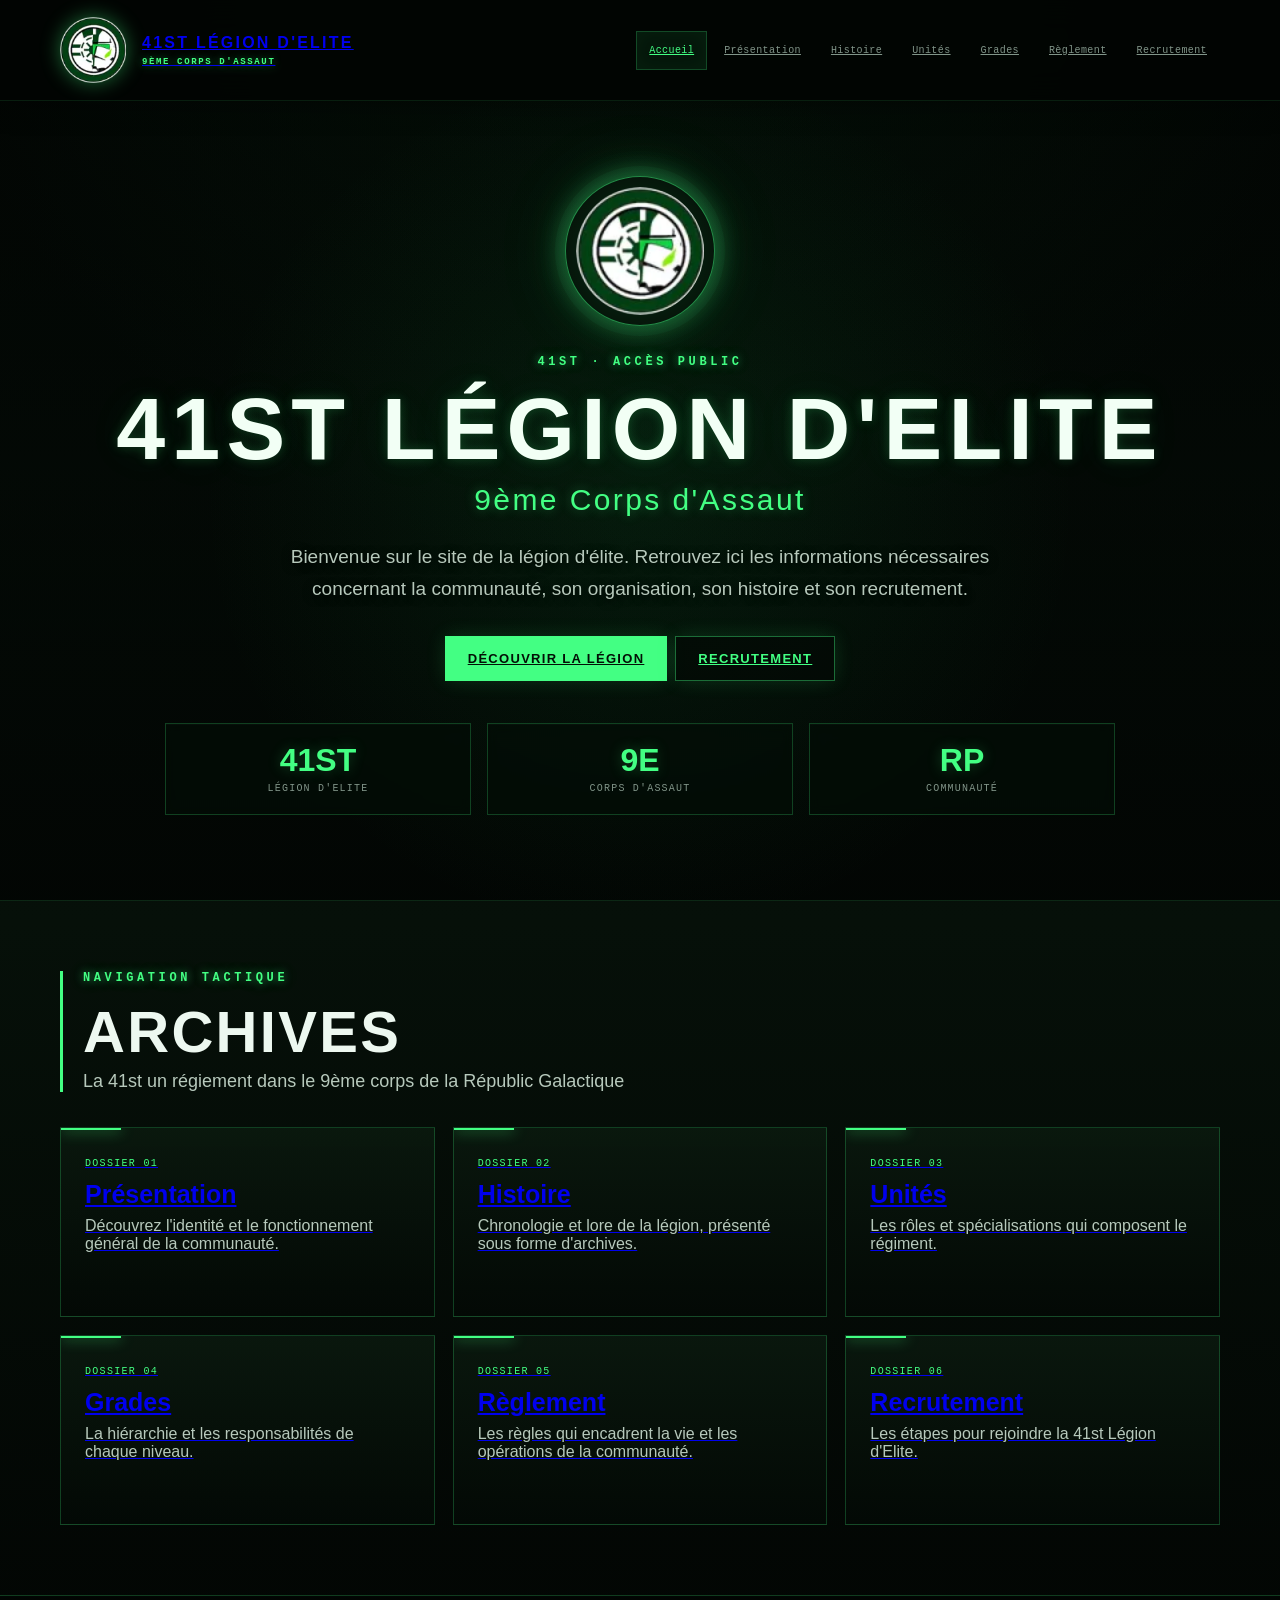
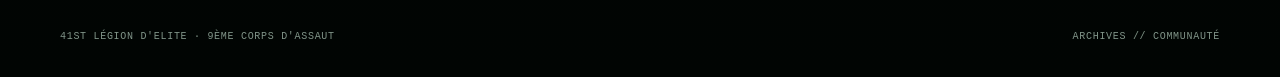
==== commit 782689e7: "Update index.html" ====
--- a/index.html
+++ b/index.html
@@ -1,4 +1,4 @@
 <!doctype html><html lang="fr"><head><meta charset="utf-8"><meta name="viewport" content="width=device-width,initial-scale=1"><meta name="theme-color" content="#020503"><title>Accueil — 41st Légion d'Elite</title><link rel="stylesheet" href="assets/style.css"></head><body>
 <header><div class="wrap header"><a class="brand" href="index.html"><img src="assets/logo.png" alt="Logo"><span>41ST LÉGION D'ELITE<small>9ÈME CORPS D'ASSAUT</small></span></a><nav><a class="active" href="index.html">Accueil</a><a class="" href="presentation.html">Présentation</a><a class="" href="histoire.html">Histoire</a><a class="" href="unites.html">Unités</a><a class="" href="grades.html">Grades</a><a class="" href="reglement.html">Règlement</a><a class="" href="recrutement.html">Recrutement</a></nav></div></header>
-<main><section class="hero"><video class="hero-video" autoplay muted loop playsinline preload="metadata"><source src="assets/space-bg.mp4" type="video/mp4"></video><div class="hero-overlay"></div><div class="wrap"><img class="hero-logo" src="assets/logo.png" alt="Emblème 41st Légion d'Elite"><div class="kicker">Portail communautaire · Accès public</div><h1>41st Légion d'Elite</h1><h2>9ème Corps d'Assaut</h2><p>Bienvenue sur le site de la légion d'élite. Retrouvez ici les informations nécessaires concernant la communauté, son organisation, son histoire et son recrutement.</p><div class="actions"><a class="btn" href="presentation.html">Découvrir la légion</a><a class="btn out" href="recrutement.html">Recrutement</a></div><div class="hero-cards"><div class="hero-card"><strong>41ST</strong><span>Légion d'Elite</span></div><div class="hero-card"><strong>9E</strong><span>Corps d'Assaut</span></div><div class="hero-card"><strong>RP</strong><span>Communauté</span></div></div></div></div></section>
+<main><section class="hero"><video class="hero-video" autoplay muted loop playsinline preload="metadata"><source src="assets/space-bg.mp4" type="video/mp4"></video><div class="hero-overlay"></div><div class="wrap"><img class="hero-logo" src="assets/logo.png" alt="Emblème 41st Légion d'Elite"><div class="kicker">41st · Accès public</div><h1>41st Légion d'Elite</h1><h2>9ème Corps d'Assaut</h2><p>Bienvenue sur le site de la légion d'élite. Retrouvez ici les informations nécessaires concernant la communauté, son organisation, son histoire et son recrutement.</p><div class="actions"><a class="btn" href="presentation.html">Découvrir la légion</a><a class="btn out" href="recrutement.html">Recrutement</a></div><div class="hero-cards"><div class="hero-card"><strong>41ST</strong><span>Légion d'Elite</span></div><div class="hero-card"><strong>9E</strong><span>Corps d'Assaut</span></div><div class="hero-card"><strong>RP</strong><span>Communauté</span></div></div></div></div></section>
 <section class="section"><div class="wrap"><div class="title"><div class="kicker">Navigation tactique</div><h1>Archives</h1><p>La 41st un régiement dans le 9ème corps de la Républic Galactique</p></div><div class="grid"><a class="card" href="presentation.html"><span class="meta">DOSSIER 01</span><h3>Présentation</h3><p>Découvrez l'identité et le fonctionnement général de la communauté.</p></a><a class="card" href="histoire.html"><span class="meta">DOSSIER 02</span><h3>Histoire</h3><p>Chronologie et lore de la légion, présenté sous forme d'archives.</p></a><a class="card" href="unites.html"><span class="meta">DOSSIER 03</span><h3>Unités</h3><p>Les rôles et spécialisations qui composent le régiment.</p></a><a class="card" href="grades.html"><span class="meta">DOSSIER 04</span><h3>Grades</h3><p>La hiérarchie et les responsabilités de chaque niveau.</p></a><a class="card" href="reglement.html"><span class="meta">DOSSIER 05</span><h3>Règlement</h3><p>Les règles qui encadrent la vie et les opérations de la communauté.</p></a><a class="card" href="recrutement.html"><span class="meta">DOSSIER 06</span><h3>Recrutement</h3><p>Les étapes pour rejoindre la 41st Légion d'Elite.</p></a></div></div></section></main><footer><div class="wrap foot"><span>41ST LÉGION D'ELITE · 9ÈME CORPS D'ASSAUT</span><span>ARCHIVES // COMMUNAUTÉ</span></div></footer></body></html>
--- a/assets/style.css
+++ b/assets/style.css
@@ -8,20 +8,21 @@
 :root {
     --bg: #020503;
     --bg-soft: #061009;
-
-    --surface: #07100a;
-    --surface-2: #0b1710;
+    --panel: #07100a;
+    --panel-light: #0c1910;
 
     --green: #43ff83;
-    --green-dark: #19b957;
+    --green-dark: #18a950;
+    --green-glow: rgba(67, 255, 131, 0.35);
 
     --text: #edf8f0;
-    --muted: #a0b7a7;
-
-    --line: rgba(67, 255, 131, 0.25);
+    --text-soft: #b7c9bc;
+    --muted: #819589;
+
+    --line: rgba(67, 255, 131, 0.22);
     --line-soft: rgba(67, 255, 131, 0.10);
 
-    --max-width: 1200px;
+    --max-width: 1160px;
 }
 
 
@@ -39,73 +40,33 @@
 
 body {
     margin: 0;
-    padding: 0;
+    min-height: 100vh;
+
+    font-family: "Rajdhani", Arial, sans-serif;
+    color: var(--text);
 
     background:
         radial-gradient(
-            circle at 50% 0%,
-            rgba(32, 160, 70, 0.12),
-            transparent 45%
+            circle at 50% -10%,
+            rgba(32, 180, 78, 0.16),
+            transparent 38%
         ),
-        #020503;
-
-    color: var(--text);
-
-    font-family:
-        "Rajdhani",
-        Arial,
-        sans-serif;
+        linear-gradient(
+            180deg,
+            #020503 0%,
+            #061009 55%,
+            #020503 100%
+        );
 
     overflow-x: hidden;
 }
 
 
-/* =========================================================
-   GRILLE DE FOND
-========================================================= */
-
-body::before {
-    content: "";
-
-    position: fixed;
-
-    inset: 0;
-
-    pointer-events: none;
-
-    z-index: -1;
-
-    background-image:
-
-        linear-gradient(
-            rgba(67, 255, 131, 0.035) 1px,
-            transparent 1px
-        ),
-
-        linear-gradient(
-            90deg,
-            rgba(67, 255, 131, 0.035) 1px,
-            transparent 1px
-        );
-
-    background-size: 45px 45px;
-
-    opacity: 0.7;
-}
-
-
-/* =========================================================
-   LIENS
-========================================================= */
-
-a {
-    color: inherit;
-    text-decoration: none;
-}
-
-
-/* =========================================================
-   CONTENEUR
+
+
+
+/* =========================================================
+   CONTAINER
 ========================================================= */
 
 .wrap,
@@ -115,7 +76,8 @@
         calc(100% - 40px)
     );
 
-    margin: auto;
+    margin-left: auto;
+    margin-right: auto;
 }
 
 
@@ -125,777 +87,735 @@
 
 header {
     position: sticky;
-
     top: 0;
 
     width: 100%;
 
     z-index: 999;
 
-    background:
-        rgba(2, 5, 3, 0.94);
-
-    backdrop-filter:
-        blur(16px);
+    background: rgba(2, 5, 3, 0.94);
+
+    backdrop-filter: blur(16px);
 
     border-bottom:
-        1px solid var(--line);
-}
-
-
-/* BARRE PLUS GRANDE */
+        1px solid var(--line-soft);
+
+    box-shadow:
+        0 5px 25px rgba(0, 0, 0, 0.35);
+}
+
+
+/* Barre plus grande */
 
 .header,
-.head {
-    min-height: 105px;
+.head,
+.inner {
+    min-height: 100px;
 
     display: flex;
-
     align-items: center;
 }
 
 
 /* =========================================================
-   LOGO + NOM
+   LOGO + NOM HEADER
 ========================================================= */
 
 .brand {
     display: flex;
-
     align-items: center;
 
     gap: 16px;
 
     font-weight: 700;
-
-    letter-spacing: 0.13em;
+    font-size: 16px;
+
+    letter-spacing: 0.14em;
 
     text-transform: uppercase;
-}
-
-
-/* LOGO HEADER */
+
+    white-space: nowrap;
+}
+
 
 .brand img {
-    width: 68px;
-
-    height: 68px;
+    width: 66px;
+    height: 66px;
 
     object-fit: contain;
 
     filter:
         drop-shadow(
-            0 0 14px
-            rgba(67, 255, 131, 0.55)
+            0 0 10px
+            rgba(67, 255, 131, 0.40)
         );
 }
 
-
-/* TEXTE PRINCIPAL HEADER */
-
-.brand span {
-    font-size: 16px;
-
-    color: #edf8f0;
-
-    letter-spacing: 0.15em;
-}
-
-
-/* SOUS-TITRE HEADER */
 
 .brand small {
     display: block;
 
     margin-top: 5px;
 
+    font-family: "Share Tech Mono", monospace;
+
+    font-size: 9px;
+
+    letter-spacing: 0.18em;
+
     color: var(--green);
+
+    text-shadow:
+        0 0 8px
+        rgba(67, 255, 131, 0.45);
+}
+
+
+/* =========================================================
+   NAVIGATION
+========================================================= */
+
+nav {
+    margin-left: auto;
+
+    display: flex;
+    align-items: center;
+
+    gap: 4px;
+
+    flex-wrap: wrap;
+
+    justify-content: flex-end;
+}
+
+
+nav a {
+    position: relative;
+
+    padding: 13px 12px;
 
     font-family:
         "Share Tech Mono",
         monospace;
 
-    font-size: 9px;
-
-    letter-spacing: 0.25em;
-}
-
-
-/* =========================================================
-   NAVIGATION
-========================================================= */
-
-nav {
-    margin-left: auto;
-
-    display: flex;
-
-    align-items: center;
-
-    gap: 4px;
-
-    flex-wrap: wrap;
-
-    justify-content: flex-end;
-}
-
-
-nav a {
-    position: relative;
-
-    padding:
-        14px
-        13px;
+    font-size: 10px;
+
+    letter-spacing: 0.04em;
+
+    color: var(--muted);
 
     border:
         1px solid transparent;
 
-    color: #9eb3a5;
+    transition:
+        color 0.2s ease,
+        border-color 0.2s ease,
+        background 0.2s ease,
+        box-shadow 0.2s ease;
+}
+
+
+nav a:hover,
+nav a.active {
+    color: var(--green);
+
+    border-color: var(--line);
+
+    background:
+        rgba(67, 255, 131, 0.07);
+
+    box-shadow:
+        inset 0 0 18px
+        rgba(67, 255, 131, 0.04);
+}
+
+
+/* =========================================================
+   HERO / ACCUEIL
+========================================================= */
+
+.hero {
+    position: relative;
+
+    min-height: calc(100vh - 100px);
+
+    display: flex;
+    align-items: center;
+    justify-content: center;
+
+    text-align: center;
+
+    overflow: hidden;
+
+    padding:
+        70px 0
+        80px;
+
+    border-bottom:
+        1px solid var(--line-soft);
+}
+
+
+/* Si une vidéo existe */
+
+.hero video,
+.hero-video {
+    position: absolute;
+
+    inset: 0;
+
+    width: 100%;
+    height: 100%;
+
+    object-fit: cover;
+
+    z-index: -3;
+}
+
+
+/* Assombrit la vidéo */
+
+.hero::before {
+    content: "";
+
+    position: absolute;
+    inset: 0;
+
+    z-index: -2;
+
+    background:
+        linear-gradient(
+            180deg,
+            rgba(2, 5, 3, 0.60) 0%,
+            rgba(2, 7, 4, 0.50) 45%,
+            rgba(2, 5, 3, 0.94) 100%
+        );
+}
+
+
+/* Filtre vert */
+
+.hero::after {
+    content: "";
+
+    position: absolute;
+    inset: 0;
+
+    pointer-events: none;
+
+    z-index: -1;
+
+    background:
+        radial-gradient(
+            circle at center,
+            rgba(25, 180, 78, 0.10),
+            transparent 58%
+        );
+}
+
+
+.hero .wrap,
+.hero .container {
+    position: relative;
+    z-index: 2;
+}
+
+
+/* =========================================================
+   LOGO CENTRAL
+========================================================= */
+
+.hero-logo {
+    width: 150px;
+    height: 150px;
+
+    object-fit: contain;
+
+    padding: 10px;
+
+    margin-bottom: 25px;
+
+    border:
+        1px solid rgba(67, 255, 131, 0.50);
+
+    border-radius: 50%;
+
+    background:
+        rgba(3, 10, 5, 0.70);
+
+    box-shadow:
+        0 0 0 10px rgba(67, 255, 131, 0.035),
+        0 0 30px rgba(67, 255, 131, 0.22),
+        0 0 80px rgba(67, 255, 131, 0.10);
+
+    filter:
+        drop-shadow(
+            0 0 15px
+            rgba(67, 255, 131, 0.30)
+        );
+}
+
+
+/* =========================================================
+   PETIT TEXTE AU-DESSUS DU TITRE
+========================================================= */
+
+.kicker {
+    display: block;
+
+    margin-bottom: 18px;
 
     font-family:
         "Share Tech Mono",
         monospace;
 
-    font-size: 10px;
+    font-size: 12px;
+
+    font-weight: 700;
+
+    letter-spacing: 0.30em;
+
+    text-transform: uppercase;
+
+    color: var(--green);
+
+    opacity: 1;
+
+    text-shadow:
+        0 0 8px rgba(67, 255, 131, 0.55),
+        0 0 20px rgba(67, 255, 131, 0.22);
+}
+
+
+/* =========================================================
+   TITRE PRINCIPAL
+========================================================= */
+
+.hero h1 {
+    margin:
+        0
+        0
+        12px;
+
+    font-size:
+        clamp(
+            48px,
+            7vw,
+            88px
+        );
+
+    line-height: 0.95;
+
+    font-weight: 700;
+
+    text-transform: uppercase;
+
+    letter-spacing: 0.07em;
+
+    color: #f2fff5;
+
+    text-shadow:
+        0 0 12px rgba(67, 255, 131, 0.20),
+        0 0 40px rgba(67, 255, 131, 0.08);
+}
+
+
+/* Sous-titre */
+
+.hero h2 {
+    margin:
+        0
+        0
+        24px;
+
+    font-size:
+        clamp(
+            22px,
+            3vw,
+            30px
+        );
+
+    font-weight: 500;
 
     letter-spacing: 0.08em;
 
+    color: var(--green);
+
+    text-shadow:
+        0 0 12px
+        rgba(67, 255, 131, 0.35);
+}
+
+
+/* Texte */
+
+.hero p {
+    max-width: 760px;
+
+    margin:
+        0
+        auto;
+
+    color: var(--text-soft);
+
+    font-size: 19px;
+
+    line-height: 1.7;
+
+    text-shadow:
+        0 2px 10px
+        rgba(0, 0, 0, 0.9);
+}
+
+
+/* =========================================================
+   BOUTONS
+========================================================= */
+
+.actions {
+    margin-top: 30px;
+}
+
+
+.btn {
+    display: inline-block;
+
+    padding:
+        14px
+        22px;
+
+    border:
+        1px solid var(--green);
+
+    background:
+        var(--green);
+
+    color:
+        #031006;
+
+    font-weight: 700;
+
+    font-size: 13px;
+
+    letter-spacing: 0.10em;
+
+    text-transform: uppercase;
+
+    box-shadow:
+        0 0 20px
+        rgba(67, 255, 131, 0.14);
+
     transition:
-        0.25s ease;
-}
-
-
-nav a:hover,
-nav a.active {
-    color: var(--green);
-
-    background:
-        rgba(67, 255, 131, 0.08);
-
-    border-color:
-        var(--line);
+        transform 0.2s ease,
+        box-shadow 0.2s ease,
+        background 0.2s ease;
+}
+
+
+.btn:hover {
+    transform: translateY(-2px);
 
     box-shadow:
-        inset 0 0 15px
-        rgba(67, 255, 131, 0.05);
-}
-
-
-/* =========================================================
-   HERO
-========================================================= */
-
-.hero {
-    position: relative;
-
-    min-height: calc(
-        100vh - 105px
-    );
-
-    display: flex;
-
-    align-items: center;
-
-    justify-content: center;
-
-    text-align: center;
-
-    overflow: hidden;
-
-    border-bottom:
-        1px solid var(--line-soft);
-
-    padding:
-        80px
-        0;
-}
-
-
-/* =========================================================
-   VIDEO BACKGROUND
-========================================================= */
-
-.hero-video {
-    position: absolute;
-
-    inset: 0;
-
-    width: 100%;
-
-    height: 100%;
-
-    object-fit: cover;
-
-    z-index: -3;
-}
-
-
-/* GRILLE HUD */
-
-.hero::after {
-    content: "";
-
-    position: absolute;
-
-    inset: 0;
-
-    z-index: -1;
-
-    pointer-events: none;
-
-    background-image:
-
-        linear-gradient(
-            rgba(67, 255, 131, 0.025) 1px,
-            transparent 1px
-        ),
-
-        linear-gradient(
-            90deg,
-            rgba(67, 255, 131, 0.025) 1px,
-            transparent 1px
-        );
-
-    background-size:
-        55px 55px;
-}
-
-
-/* CONTENU HERO */
-
-.hero .wrap,
-.hero .container {
-    position: relative;
-
-    z-index: 2;
-
-    max-width: 1000px;
-}
-
-
-/* =========================================================
-   LOGO CENTRAL
-========================================================= */
-
-.hero-logo {
-    width: 165px;
-
-    height: 165px;
-
-    object-fit: contain;
-
-    padding: 10px;
-
-    margin-bottom: 30px;
-
-    border-radius: 50%;
-
-    border:
-        1px solid
-        rgba(67, 255, 131, 0.55);
-
-    background:
-        rgba(3, 15, 7, 0.65);
-
-    box-shadow:
-
-        0 0 20px
-        rgba(67, 255, 131, 0.25),
-
-        0 0 70px
-        rgba(67, 255, 131, 0.15);
-
-    filter:
-        drop-shadow(
-            0 0 18px
-            rgba(67, 255, 131, 0.45)
-        );
-
-    animation:
-        logoFloat
-        4s ease-in-out
-        infinite;
-}
-
-
-@keyframes logoFloat {
-
-    0% {
-        transform:
-            translateY(0px);
-    }
-
-    50% {
-        transform:
-            translateY(-8px);
-    }
-
-    100% {
-        transform:
-            translateY(0px);
-    }
-}
-
-
-/* =========================================================
-   PETIT TEXTE AU-DESSUS DU TITRE
-========================================================= */
-
-.kicker {
-    display: block;
-
-    margin-bottom: 20px;
+        0 0 28px
+        rgba(67, 255, 131, 0.30);
+}
+
+
+.btn.out,
+.btn.alt {
+    margin-left: 8px;
+
+    background:
+        rgba(2, 8, 4, 0.60);
 
     color:
         var(--green);
+
+    border-color:
+        rgba(67, 255, 131, 0.40);
+}
+
+
+/* =========================================================
+   CARTES HERO
+========================================================= */
+
+.hero-cards,
+.stats {
+    display: grid;
+
+    grid-template-columns:
+        repeat(3, 1fr);
+
+    gap: 16px;
+
+    max-width: 950px;
+
+    margin:
+        42px auto 0;
+}
+
+
+.hero-card,
+.stat {
+    padding:
+        20px;
+
+    border:
+        1px solid var(--line);
+
+    background:
+        rgba(4, 13, 7, 0.70);
+
+    backdrop-filter:
+        blur(6px);
+
+    box-shadow:
+        inset 0 1px 0
+        rgba(255, 255, 255, 0.02);
+}
+
+
+.hero-card strong,
+.stat strong {
+    display: block;
+
+    color: var(--green);
+
+    font-size: 32px;
+
+    line-height: 1;
+
+    text-shadow:
+        0 0 14px
+        rgba(67, 255, 131, 0.25);
+}
+
+
+.hero-card span,
+.stat span {
+    display: block;
+
+    margin-top: 7px;
 
     font-family:
         "Share Tech Mono",
         monospace;
 
-    font-size: 12px;
-
-    font-weight: 600;
-
-    letter-spacing: 0.32em;
+    font-size: 10px;
+
+    letter-spacing: 0.12em;
+
+    color: var(--muted);
 
     text-transform: uppercase;
-
-    opacity: 1;
-
-    text-shadow:
-
-        0 0 8px
-        rgba(67, 255, 131, 0.8),
-
-        0 0 20px
-        rgba(67, 255, 131, 0.35);
-}
-
-
-/* =========================================================
-   TITRE PRINCIPAL
-========================================================= */
-
-.hero h1 {
+}
+
+
+/* =========================================================
+   SECTIONS
+========================================================= */
+
+.section,
+.page {
+    padding:
+        70px
+        0;
+}
+
+
+.title,
+.pagehead {
+    margin-bottom: 35px;
+
+    border-left:
+        3px solid var(--green);
+
+    padding-left:
+        20px;
+}
+
+
+.title h1,
+.pagehead h1 {
     margin:
-
+        7px
         0
-        0
-        14px;
-
-    color:
-        #f0fff5;
+        10px;
 
     font-size:
-
         clamp(
-            48px,
-            7vw,
-            90px
+            40px,
+            5vw,
+            58px
         );
 
-    font-weight: 700;
-
-    line-height: 0.95;
-
-    letter-spacing: 0.07em;
+    line-height: 1;
 
     text-transform: uppercase;
 
-    text-shadow:
-
-        0 0 12px
-        rgba(67, 255, 131, 0.20),
-
-        0 0 45px
-        rgba(67, 255, 131, 0.12);
-}
-
-
-/* =========================================================
-   SOUS-TITRE
-========================================================= */
-
-.hero h2 {
-    margin:
-
-        0
-        0
-        25px;
-
-    color:
-        var(--green);
-
-    font-size:
-
-        clamp(
-            21px,
-            3vw,
-            30px
-        );
-
-    font-weight: 500;
-
-    letter-spacing: 0.10em;
-
-    text-shadow:
-
-        0 0 15px
-        rgba(67, 255, 131, 0.40);
-}
-
-
-/* =========================================================
-   TEXTE HERO
-========================================================= */
-
-.hero p {
-    max-width: 760px;
-
-    margin:
-        auto;
-
-    color:
-        #c3d4c9;
-
-    font-size:
-
-        clamp(
-            17px,
-            2vw,
-            20px
-        );
-
-    line-height: 1.7;
-
-    text-shadow:
-        0 2px 8px
-        rgba(0, 0, 0, 0.8);
-}
-
-
-/* =========================================================
-   BOUTONS
-========================================================= */
-
-.actions {
-    margin-top: 32px;
-}
-
-
-.btn {
-    display: inline-block;
-
-    padding:
-
-        15px
-        24px;
-
-    background:
-        var(--green);
-
-    color:
-        #021007;
-
-    border:
-        1px solid
-        var(--green);
-
-    font-weight: 700;
-
-    font-size: 13px;
-
-    letter-spacing: 0.13em;
-
-    text-transform: uppercase;
-
-    transition:
-        0.25s ease;
-
-    box-shadow:
-        0 0 20px
-        rgba(67, 255, 131, 0.18);
-}
-
-
-.btn:hover {
-    transform:
-        translateY(-3px);
-
-    box-shadow:
-
-        0 0 15px
-        rgba(67, 255, 131, 0.55),
-
-        0 0 45px
-        rgba(67, 255, 131, 0.20);
-}
-
-
-.btn.out,
-.btn.alt {
-    margin-left: 10px;
-
-    background:
-        rgba(2, 8, 4, 0.45);
-
-    color:
-        var(--green);
-
-    border-color:
-        rgba(67, 255, 131, 0.50);
-}
-
-
-/* =========================================================
-   CARTES SOUS LE HERO
-========================================================= */
-
-.hero-cards {
+    letter-spacing: 0.04em;
+}
+
+
+.title p,
+.pagehead p {
+    max-width: 800px;
+
+    margin: 0;
+
+    color: var(--text-soft);
+
+    font-size: 18px;
+}
+
+
+/* =========================================================
+   GRILLE DE CARTES
+========================================================= */
+
+.grid {
     display: grid;
 
     grid-template-columns:
         repeat(3, 1fr);
 
     gap: 18px;
-
-    margin-top: 55px;
-}
-
-
-.hero-card {
+}
+
+
+.card {
     position: relative;
 
-    padding:
-        24px;
-
-    background:
-        rgba(3, 12, 6, 0.70);
+    min-height: 190px;
+
+    padding: 24px;
+
+    overflow: hidden;
 
     border:
-        1px solid
-        rgba(67, 255, 131, 0.18);
-
-    backdrop-filter:
-        blur(8px);
+        1px solid var(--line);
+
+    background:
+        linear-gradient(
+            180deg,
+            rgba(10, 24, 14, 0.96),
+            rgba(3, 9, 5, 0.98)
+        );
 
     transition:
-        0.25s ease;
-}
-
-
-.hero-card:hover {
+        transform 0.2s ease,
+        border-color 0.2s ease,
+        box-shadow 0.2s ease;
+}
+
+
+.card::before {
+    content: "";
+
+    position: absolute;
+
+    top: 0;
+    left: 0;
+
+    width: 60px;
+    height: 2px;
+
+    background:
+        var(--green);
+
+    box-shadow:
+        0 0 14px
+        var(--green);
+}
+
+
+.card:hover {
     transform:
         translateY(-5px);
 
     border-color:
-        rgba(67, 255, 131, 0.60);
-
-    background:
-        rgba(8, 30, 14, 0.75);
-}
-
-
-.hero-card strong {
-    display: block;
-
-    color:
-        var(--green);
-
-    font-size: 32px;
-
-    font-weight: 700;
-
-    text-shadow:
-        0 0 15px
-        rgba(67, 255, 131, 0.35);
-}
-
-
-.hero-card span {
-    color:
-        #b1c4b7;
-
+        rgba(67, 255, 131, 0.55);
+
+    box-shadow:
+        0 12px 35px
+        rgba(0, 0, 0, 0.30);
+}
+
+
+.meta,
+.tag {
     font-family:
         "Share Tech Mono",
         monospace;
 
-    font-size: 9px;
-
-    letter-spacing: 0.15em;
-
-    text-transform: uppercase;
-}
-
-
-/* =========================================================
-   SECTIONS
-========================================================= */
-
-.section,
-.page {
-    padding:
-
-        80px
-        0;
-
-    position: relative;
-}
-
-
-.title,
-.pagehead {
-    margin-bottom: 40px;
-
-    padding-left: 20px;
-
-    border-left:
-        3px solid
-        var(--green);
-}
-
-
-.title h1,
-.pagehead h1 {
-    margin:
-
-        8px
-        0
-        10px;
-
-    font-size:
-
-        clamp(
-            42px,
-            5vw,
-            64px
-        );
-
-    text-transform: uppercase;
-
-    line-height: 1;
-
-    letter-spacing: 0.05em;
-}
-
-
-.title p,
-.pagehead p {
-    max-width: 800px;
-
-    margin: 0;
-
-    color:
-        var(--muted);
-
-    font-size: 18px;
-}
-
-
-/* =========================================================
-   GRILLE DE CARTES
-========================================================= */
-
-.grid {
-    display: grid;
-
-    grid-template-columns:
-        repeat(3, 1fr);
-
-    gap: 18px;
-}
-
-
-.card {
-    position: relative;
-
-    min-height: 210px;
-
-    padding: 26px;
-
-    overflow: hidden;
-
-    background:
-
-        linear-gradient(
-            145deg,
-            rgba(10, 25, 14, 0.95),
-            rgba(3, 9, 5, 0.95)
-        );
-
-    border:
-        1px solid
-        var(--line);
-
-    transition:
-        0.25s ease;
-}
-
-
-.card::before {
-    content: "";
-
-    position: absolute;
-
-    top: 0;
-
-    left: 0;
-
-    width: 65px;
-
-    height: 3px;
-
-    background:
-        var(--green);
-
-    box-shadow:
-        0 0 15px
-        var(--green);
-}
-
-
-.card:hover {
-    transform:
-        translateY(-6px);
-
-    border-color:
-        rgba(67, 255, 131, 0.70);
-
-    box-shadow:
-        0 15px 40px
-        rgba(0, 0, 0, 0.35);
+    font-size: 10px;
+
+    letter-spacing: 0.13em;
+
+    color: var(--green);
 }
 
 
 .card h3 {
     margin:
-
         10px
-        0;
-
-    font-size: 26px;
-
-    color:
-        #f0fff4;
+        0
+        8px;
+
+    font-size: 25px;
 }
 
 
 .card p {
     margin: 0;
 
-    color:
-        var(--muted);
+    color: var(--text-soft);
 
     font-size: 16px;
-
-    line-height: 1.6;
-}
-
-
-.meta {
-    color:
-        var(--green);
+}
+
+
+/* =========================================================
+   PAGE AVEC SOMMAIRE
+========================================================= */
+
+.layout {
+    display: grid;
+
+    grid-template-columns:
+        230px 1fr;
+
+    gap: 32px;
+}
+
+
+.toc,
+.side {
+    position: sticky;
+
+    top: 120px;
+
+    height: max-content;
+
+    padding: 16px;
+
+    border:
+        1px solid var(--line);
+
+    background:
+        rgba(5, 14, 8, 0.85);
+
+    backdrop-filter:
+        blur(10px);
+}
+
+
+.toc strong,
+.side strong {
+    display: block;
+
+    margin-bottom: 8px;
 
     font-family:
         "Share Tech Mono",
@@ -903,305 +823,238 @@
 
     font-size: 10px;
 
-    letter-spacing: 0.15em;
-}
-
-
-/* =========================================================
-   PAGES AVEC MENU LATÉRAL
-========================================================= */
-
-.layout {
-    display: grid;
-
-    grid-template-columns:
-        230px
-        1fr;
-
-    gap: 35px;
-}
-
-
-.toc,
-.side {
-    position: sticky;
-
-    top: 130px;
-
-    height: max-content;
-
-    padding: 18px;
-
-    background:
-        rgba(5, 15, 8, 0.85);
+    color: var(--green);
+
+    letter-spacing: 0.16em;
+}
+
+
+.toc a,
+.side a {
+    display: block;
+
+    padding:
+        10px
+        7px;
+
+    border-bottom:
+        1px solid var(--line-soft);
+
+    color: var(--muted);
+
+    transition:
+        color 0.2s ease,
+        padding-left 0.2s ease;
+}
+
+
+.toc a:hover,
+.side a:hover {
+    padding-left: 12px;
+
+    color: var(--green);
+}
+
+
+/* =========================================================
+   ARTICLES
+========================================================= */
+
+.article,
+.block {
+    padding-bottom: 38px;
+
+    margin-bottom: 38px;
+
+    border-bottom:
+        1px solid var(--line-soft);
+}
+
+
+.article:last-child,
+.block:last-child {
+    border-bottom: none;
+}
+
+
+.article h2,
+.block h2 {
+    margin:
+        7px
+        0
+        12px;
+
+    font-size: 34px;
+}
+
+
+.article p,
+.block p {
+    max-width: 880px;
+
+    color: var(--text-soft);
+
+    font-size: 18px;
+
+    line-height: 1.7;
+}
+
+
+/* =========================================================
+   CITATION / NOTICE
+========================================================= */
+
+.quote,
+.notice {
+    margin-top: 22px;
+
+    padding:
+        18px
+        20px;
+
+    border-left:
+        3px solid var(--green);
+
+    border-top:
+        1px solid var(--line-soft);
+
+    border-right:
+        1px solid var(--line-soft);
+
+    border-bottom:
+        1px solid var(--line-soft);
+
+    background:
+        rgba(67, 255, 131, 0.05);
+
+    color:
+        var(--text-soft);
+}
+
+
+/* =========================================================
+   TABLEAUX
+========================================================= */
+
+.table {
+    overflow-x: auto;
 
     border:
-        1px solid
-        var(--line);
-}
-
-
-.toc strong,
-.side strong {
-    display: block;
-
-    margin-bottom: 8px;
-
-    color:
-        var(--green);
-
+        1px solid var(--line);
+
+    background:
+        rgba(5, 13, 8, 0.80);
+}
+
+
+table {
+    width: 100%;
+
+    min-width: 650px;
+
+    border-collapse: collapse;
+}
+
+
+th,
+td {
+    padding:
+        16px;
+
+    text-align: left;
+
+    border-bottom:
+        1px solid var(--line-soft);
+}
+
+
+th {
     font-family:
         "Share Tech Mono",
         monospace;
 
     font-size: 10px;
 
-    letter-spacing: 0.18em;
-}
-
-
-.toc a,
-.side a {
-    display: block;
-
-    padding:
-
-        11px
-        7px;
-
-    color:
-        var(--muted);
-
-    border-bottom:
-        1px solid
-        var(--line-soft);
-
-    transition:
-        0.2s ease;
-}
-
-
-.toc a:hover,
-.side a:hover {
-    color:
-        var(--green);
-
-    padding-left:
-        14px;
-}
-
-
-/* =========================================================
-   ARTICLES
-========================================================= */
-
-.article,
-.block {
-    padding-bottom: 40px;
-
-    margin-bottom: 40px;
-
-    border-bottom:
-        1px solid
-        var(--line-soft);
-}
-
-
-.article h2,
-.block h2 {
-    margin:
-
-        8px
-        0
-        14px;
-
-    font-size: 34px;
-
-    color:
-        #effff3;
-}
-
-
-.article p,
-.block p {
-    max-width: 880px;
-
-    color:
-        #b8c9bd;
-
-    font-size: 18px;
-
-    line-height: 1.75;
-}
-
-
-/* =========================================================
-   QUOTE / NOTICE
-========================================================= */
-
-.quote,
-.notice {
-    margin:
-
-        25px
-        0;
-
-    padding:
-
-        18px
-        20px;
-
-    background:
-        rgba(67, 255, 131, 0.06);
-
-    border:
-        1px solid
-        rgba(67, 255, 131, 0.22);
-
-    border-left:
-        3px solid
-        var(--green);
-
-    color:
-        #c7d8cc;
-}
-
-
-/* =========================================================
-   TABLEAUX
-========================================================= */
-
-.table {
-    overflow-x: auto;
-
-    border:
-        1px solid
-        var(--line);
-
-    background:
-        rgba(4, 12, 7, 0.8);
-}
-
-
-table {
-    width: 100%;
-
-    min-width: 650px;
-
-    border-collapse:
-        collapse;
-}
-
-
-th,
+    letter-spacing: 0.10em;
+
+    color: var(--green);
+}
+
+
 td {
-    padding:
-
-        16px
-        18px;
-
-    text-align: left;
-
-    border-bottom:
-        1px solid
-        var(--line-soft);
-}
-
-
-th {
-    color:
-        var(--green);
-
+    color: var(--text-soft);
+}
+
+
+.status,
+.ok {
     font-family:
         "Share Tech Mono",
         monospace;
 
     font-size: 10px;
 
-    letter-spacing: 0.12em;
-}
-
-
-td {
-    color:
-        #bdcec2;
-}
-
-
-.status,
-.ok {
-    color:
-        var(--green);
+    color: var(--green);
+}
+
+
+/* =========================================================
+   FOOTER
+========================================================= */
+
+footer {
+    padding:
+        35px
+        0;
+
+    border-top:
+        1px solid var(--line);
+
+    background:
+        rgba(2, 5, 3, 0.80);
+}
+
+
+.foot {
+    display: flex;
+
+    justify-content: space-between;
+
+    gap: 15px;
+
+    flex-wrap: wrap;
 
     font-family:
         "Share Tech Mono",
         monospace;
 
     font-size: 10px;
-}
-
-
-/* =========================================================
-   FOOTER
-========================================================= */
-
-footer {
-    padding:
-
-        35px
-        0;
-
-    border-top:
-        1px solid
-        var(--line);
-
-    background:
-        rgba(1, 4, 2, 0.8);
-}
-
-
-.foot {
-    display: flex;
-
-    justify-content: space-between;
-
-    gap: 20px;
-
-    flex-wrap: wrap;
-
-    color:
-        #7f9787;
-
-    font-family:
-        "Share Tech Mono",
-        monospace;
-
-    font-size: 10px;
-
-    letter-spacing: 0.08em;
-}
-
-
-/* =========================================================
-   RESPONSIVE TABLETTE
-========================================================= */
-
-@media (max-width: 900px) {
+
+    letter-spacing: 0.07em;
+
+    color: var(--muted);
+}
+
+
+/* =========================================================
+   TABLETTE
+========================================================= */
+
+@media (max-width: 950px) {
 
     .header,
-    .head {
+    .head,
+    .inner {
         min-height: auto;
 
         padding:
-
-            15px
+            14px
             0;
 
         flex-direction: column;
 
         align-items: flex-start;
     }
-
 
     nav {
         margin-left: 0;
@@ -1209,48 +1062,27 @@
         justify-content: flex-start;
     }
 
-
-    .hero {
-        min-height: auto;
-
-        padding:
-
-            80px
-            0;
-    }
-
-
-    .hero-cards {
-        grid-template-columns:
-            1fr;
-    }
-
-
-    .grid {
-        grid-template-columns:
-            1fr;
-    }
-
-
     .layout {
-        grid-template-columns:
-            1fr;
-    }
-
+        grid-template-columns: 1fr;
+    }
 
     .toc,
     .side {
         position: static;
     }
 
-}
-
-
-/* =========================================================
-   RESPONSIVE MOBILE
-========================================================= */
-
-@media (max-width: 550px) {
+    .grid {
+        grid-template-columns: 1fr 1fr;
+    }
+
+}
+
+
+/* =========================================================
+   MOBILE
+========================================================= */
+
+@media (max-width: 600px) {
 
     .wrap,
     .container {
@@ -1258,72 +1090,66 @@
             calc(100% - 24px);
     }
 
+    .brand {
+        font-size: 13px;
+    }
 
     .brand img {
-        width: 55px;
-
-        height: 55px;
-    }
-
-
-    .brand span {
-        font-size: 12px;
-    }
-
+        width: 54px;
+        height: 54px;
+    }
 
     .brand small {
         font-size: 7px;
     }
 
+    nav {
+        gap: 2px;
+    }
 
     nav a {
         padding:
-
-            9px
+            8px
             7px;
 
         font-size: 8px;
     }
 
-
     .hero {
+        min-height:
+            calc(100vh - 150px);
+
         padding:
-
-            65px
+            55px
             0;
     }
 
-
     .hero-logo {
-        width: 125px;
-
-        height: 125px;
-    }
-
+        width: 115px;
+        height: 115px;
+    }
 
     .kicker {
         font-size: 9px;
 
-        letter-spacing: 0.18em;
-    }
-
+        letter-spacing: 0.17em;
+    }
 
     .hero h1 {
-        font-size: 45px;
+        font-size: 44px;
 
         letter-spacing: 0.04em;
     }
-
 
     .hero h2 {
         font-size: 19px;
     }
 
-
     .hero p {
         font-size: 16px;
-    }
-
+
+        line-height: 1.6;
+    }
 
     .btn {
         display: block;
@@ -1331,29 +1157,37 @@
         width: 100%;
 
         margin:
-
             10px
-            0;
-
-        text-align: center;
-    }
-
-
-    .btn.out,
-    .btn.alt {
-        margin:
-
-            10px
-            0;
-    }
-
+            0
+            0 !important;
+    }
+
+    .hero-cards,
+    .stats {
+        grid-template-columns: 1fr;
+
+        margin-top: 30px;
+    }
+
+    .grid {
+        grid-template-columns: 1fr;
+    }
 
     .section,
     .page {
         padding:
-
-            55px
+            50px
             0;
     }
 
-}
+    .title h1,
+    .pagehead h1 {
+        font-size: 42px;
+    }
+
+    .article h2,
+    .block h2 {
+        font-size: 28px;
+    }
+
+}
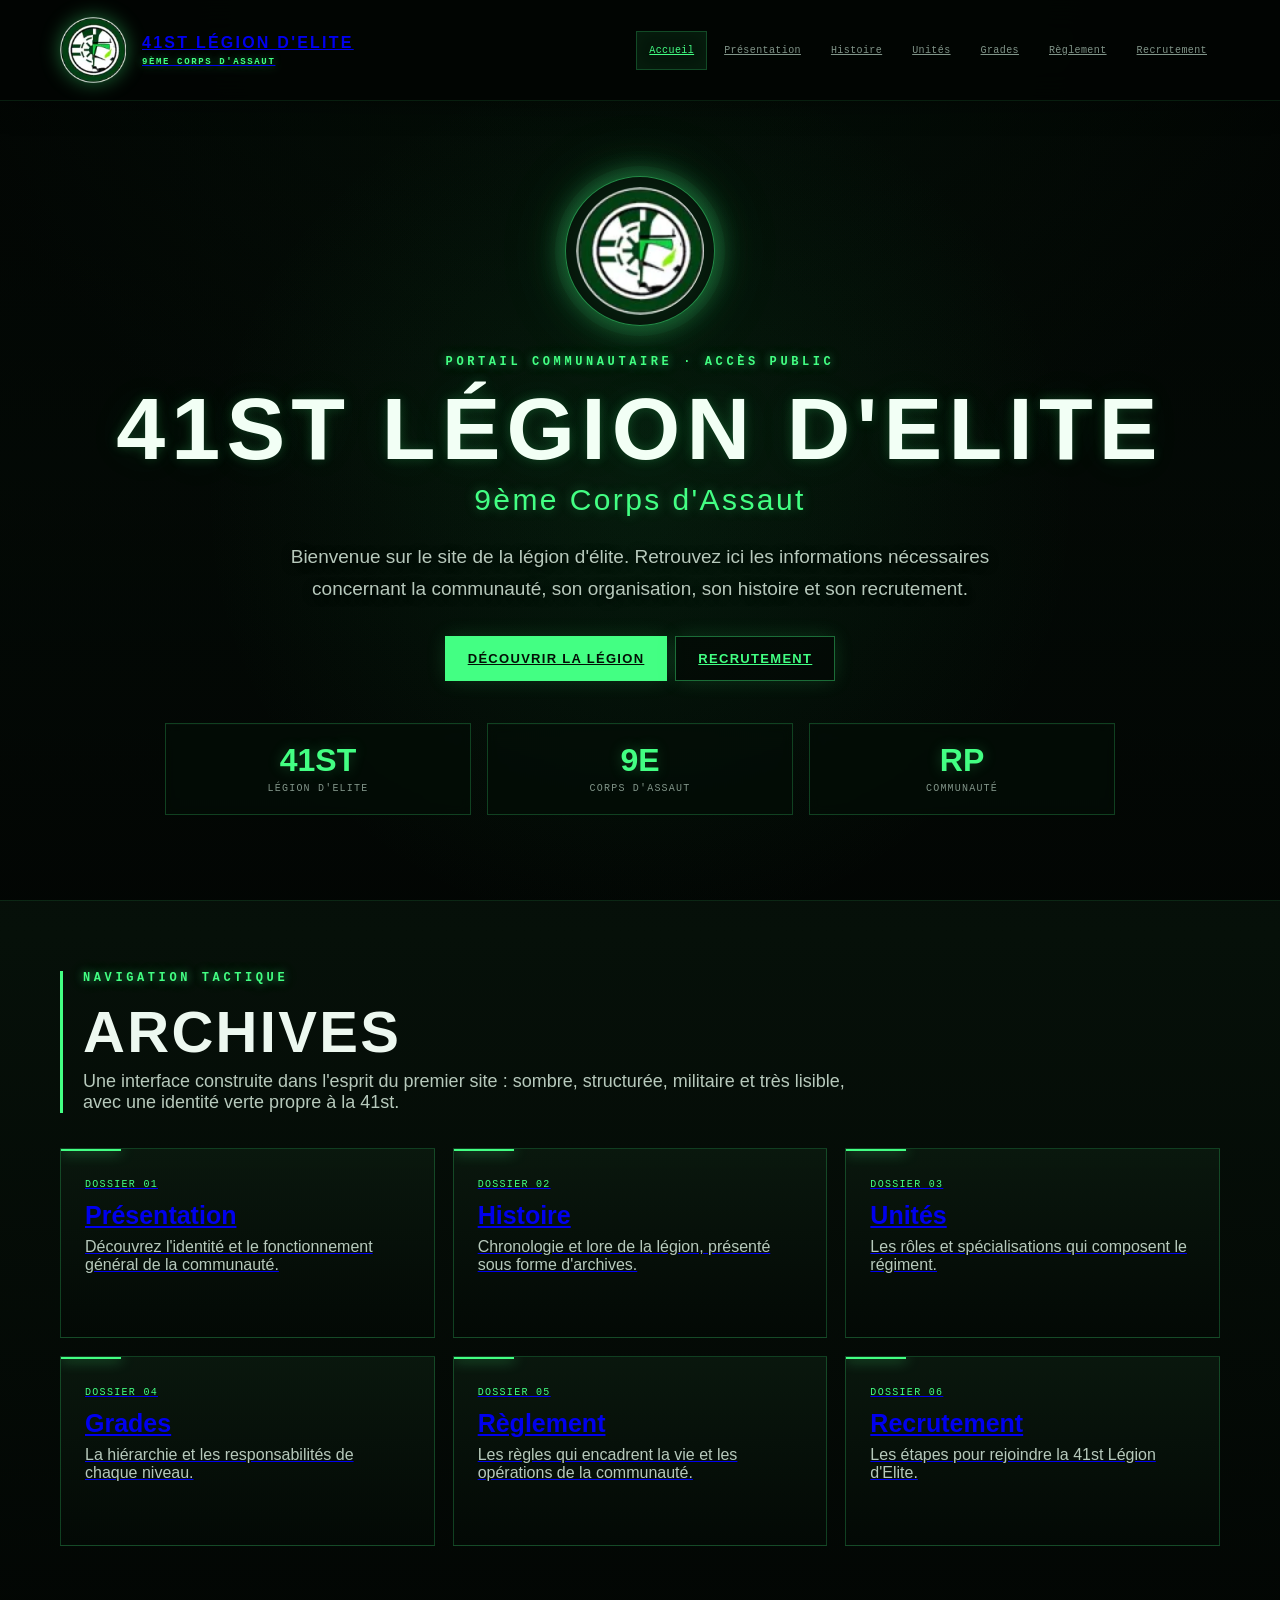
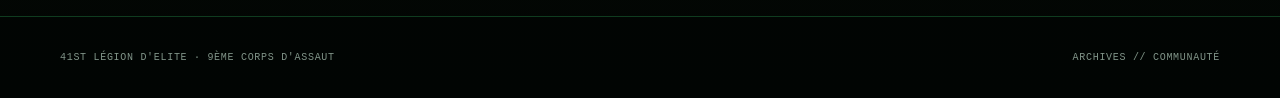
==== commit f6ba0d95: "Add files via upload" ====
--- a/index.html
+++ b/index.html
@@ -1,4 +1,4 @@
 <!doctype html><html lang="fr"><head><meta charset="utf-8"><meta name="viewport" content="width=device-width,initial-scale=1"><meta name="theme-color" content="#020503"><title>Accueil — 41st Légion d'Elite</title><link rel="stylesheet" href="assets/style.css"></head><body>
 <header><div class="wrap header"><a class="brand" href="index.html"><img src="assets/logo.png" alt="Logo"><span>41ST LÉGION D'ELITE<small>9ÈME CORPS D'ASSAUT</small></span></a><nav><a class="active" href="index.html">Accueil</a><a class="" href="presentation.html">Présentation</a><a class="" href="histoire.html">Histoire</a><a class="" href="unites.html">Unités</a><a class="" href="grades.html">Grades</a><a class="" href="reglement.html">Règlement</a><a class="" href="recrutement.html">Recrutement</a></nav></div></header>
-<main><section class="hero"><video class="hero-video" autoplay muted loop playsinline preload="metadata"><source src="assets/space-bg.mp4" type="video/mp4"></video><div class="hero-overlay"></div><div class="wrap"><img class="hero-logo" src="assets/logo.png" alt="Emblème 41st Légion d'Elite"><div class="kicker">41st · Accès public</div><h1>41st Légion d'Elite</h1><h2>9ème Corps d'Assaut</h2><p>Bienvenue sur le site de la légion d'élite. Retrouvez ici les informations nécessaires concernant la communauté, son organisation, son histoire et son recrutement.</p><div class="actions"><a class="btn" href="presentation.html">Découvrir la légion</a><a class="btn out" href="recrutement.html">Recrutement</a></div><div class="hero-cards"><div class="hero-card"><strong>41ST</strong><span>Légion d'Elite</span></div><div class="hero-card"><strong>9E</strong><span>Corps d'Assaut</span></div><div class="hero-card"><strong>RP</strong><span>Communauté</span></div></div></div></div></section>
-<section class="section"><div class="wrap"><div class="title"><div class="kicker">Navigation tactique</div><h1>Archives</h1><p>La 41st un régiement dans le 9ème corps de la Républic Galactique</p></div><div class="grid"><a class="card" href="presentation.html"><span class="meta">DOSSIER 01</span><h3>Présentation</h3><p>Découvrez l'identité et le fonctionnement général de la communauté.</p></a><a class="card" href="histoire.html"><span class="meta">DOSSIER 02</span><h3>Histoire</h3><p>Chronologie et lore de la légion, présenté sous forme d'archives.</p></a><a class="card" href="unites.html"><span class="meta">DOSSIER 03</span><h3>Unités</h3><p>Les rôles et spécialisations qui composent le régiment.</p></a><a class="card" href="grades.html"><span class="meta">DOSSIER 04</span><h3>Grades</h3><p>La hiérarchie et les responsabilités de chaque niveau.</p></a><a class="card" href="reglement.html"><span class="meta">DOSSIER 05</span><h3>Règlement</h3><p>Les règles qui encadrent la vie et les opérations de la communauté.</p></a><a class="card" href="recrutement.html"><span class="meta">DOSSIER 06</span><h3>Recrutement</h3><p>Les étapes pour rejoindre la 41st Légion d'Elite.</p></a></div></div></section></main><footer><div class="wrap foot"><span>41ST LÉGION D'ELITE · 9ÈME CORPS D'ASSAUT</span><span>ARCHIVES // COMMUNAUTÉ</span></div></footer></body></html>
+<main><section class="hero"><video class="hero-video" autoplay muted loop playsinline preload="metadata"><source src="assets/space-bg.mp4" type="video/mp4"></video><div class="hero-overlay"></div><div class="wrap"><img class="hero-logo" src="assets/logo.png" alt="Emblème 41st Légion d'Elite"><div class="kicker">Portail communautaire · Accès public</div><h1>41st Légion d'Elite</h1><h2>9ème Corps d'Assaut</h2><p>Bienvenue sur le site de la légion d'élite. Retrouvez ici les informations nécessaires concernant la communauté, son organisation, son histoire et son recrutement.</p><div class="actions"><a class="btn" href="presentation.html">Découvrir la légion</a><a class="btn out" href="recrutement.html">Recrutement</a></div><div class="hero-cards"><div class="hero-card"><strong>41ST</strong><span>Légion d'Elite</span></div><div class="hero-card"><strong>9E</strong><span>Corps d'Assaut</span></div><div class="hero-card"><strong>RP</strong><span>Communauté</span></div></div></div></div></section>
+<section class="section"><div class="wrap"><div class="title"><div class="kicker">Navigation tactique</div><h1>Archives</h1><p>Une interface construite dans l'esprit du premier site : sombre, structurée, militaire et très lisible, avec une identité verte propre à la 41st.</p></div><div class="grid"><a class="card" href="presentation.html"><span class="meta">DOSSIER 01</span><h3>Présentation</h3><p>Découvrez l'identité et le fonctionnement général de la communauté.</p></a><a class="card" href="histoire.html"><span class="meta">DOSSIER 02</span><h3>Histoire</h3><p>Chronologie et lore de la légion, présenté sous forme d'archives.</p></a><a class="card" href="unites.html"><span class="meta">DOSSIER 03</span><h3>Unités</h3><p>Les rôles et spécialisations qui composent le régiment.</p></a><a class="card" href="grades.html"><span class="meta">DOSSIER 04</span><h3>Grades</h3><p>La hiérarchie et les responsabilités de chaque niveau.</p></a><a class="card" href="reglement.html"><span class="meta">DOSSIER 05</span><h3>Règlement</h3><p>Les règles qui encadrent la vie et les opérations de la communauté.</p></a><a class="card" href="recrutement.html"><span class="meta">DOSSIER 06</span><h3>Recrutement</h3><p>Les étapes pour rejoindre la 41st Légion d'Elite.</p></a></div></div></section></main><footer><div class="wrap foot"><span>41ST LÉGION D'ELITE · 9ÈME CORPS D'ASSAUT</span><span>ARCHIVES // COMMUNAUTÉ</span></div></footer></body></html>
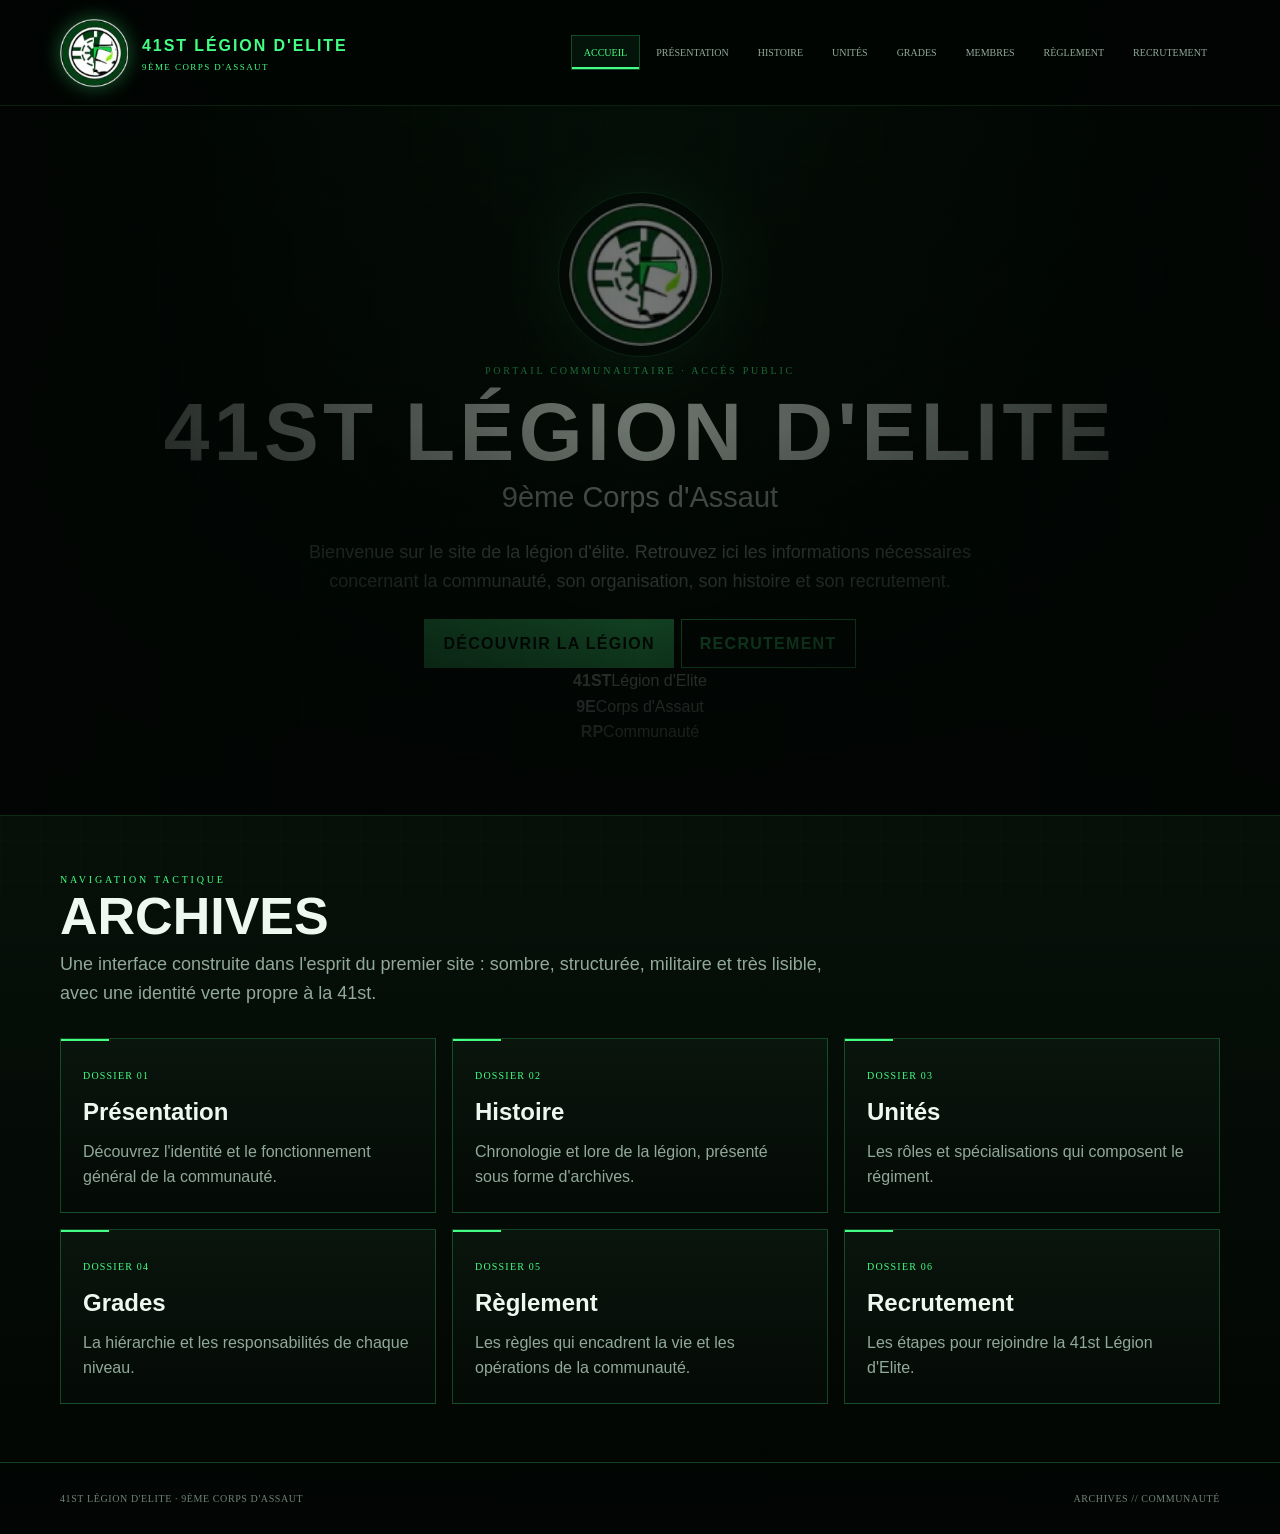
==== commit 05bef1d8: "Add files via upload" ====
--- a/index.html
+++ b/index.html
@@ -1,4 +1,4 @@
 <!doctype html><html lang="fr"><head><meta charset="utf-8"><meta name="viewport" content="width=device-width,initial-scale=1"><meta name="theme-color" content="#020503"><title>Accueil — 41st Légion d'Elite</title><link rel="stylesheet" href="assets/style.css"></head><body>
-<header><div class="wrap header"><a class="brand" href="index.html"><img src="assets/logo.png" alt="Logo"><span>41ST LÉGION D'ELITE<small>9ÈME CORPS D'ASSAUT</small></span></a><nav><a class="active" href="index.html">Accueil</a><a class="" href="presentation.html">Présentation</a><a class="" href="histoire.html">Histoire</a><a class="" href="unites.html">Unités</a><a class="" href="grades.html">Grades</a><a class="" href="reglement.html">Règlement</a><a class="" href="recrutement.html">Recrutement</a></nav></div></header>
+<header><div class="wrap header"><a class="brand" href="index.html"><img src="assets/logo.png" alt="Logo"><span>41ST LÉGION D'ELITE<small>9ÈME CORPS D'ASSAUT</small></span></a><nav><a class="active" href="index.html">Accueil</a><a class="" href="presentation.html">Présentation</a><a class="" href="histoire.html">Histoire</a><a class="" href="unites.html">Unités</a><a class="" href="grades.html">Grades</a><a class="" href="membres.html">Membres</a><a class="" href="reglement.html">Règlement</a><a class="" href="recrutement.html">Recrutement</a></nav></div></header>
 <main><section class="hero"><video class="hero-video" autoplay muted loop playsinline preload="metadata"><source src="assets/space-bg.mp4" type="video/mp4"></video><div class="hero-overlay"></div><div class="wrap"><img class="hero-logo" src="assets/logo.png" alt="Emblème 41st Légion d'Elite"><div class="kicker">Portail communautaire · Accès public</div><h1>41st Légion d'Elite</h1><h2>9ème Corps d'Assaut</h2><p>Bienvenue sur le site de la légion d'élite. Retrouvez ici les informations nécessaires concernant la communauté, son organisation, son histoire et son recrutement.</p><div class="actions"><a class="btn" href="presentation.html">Découvrir la légion</a><a class="btn out" href="recrutement.html">Recrutement</a></div><div class="hero-cards"><div class="hero-card"><strong>41ST</strong><span>Légion d'Elite</span></div><div class="hero-card"><strong>9E</strong><span>Corps d'Assaut</span></div><div class="hero-card"><strong>RP</strong><span>Communauté</span></div></div></div></div></section>
 <section class="section"><div class="wrap"><div class="title"><div class="kicker">Navigation tactique</div><h1>Archives</h1><p>Une interface construite dans l'esprit du premier site : sombre, structurée, militaire et très lisible, avec une identité verte propre à la 41st.</p></div><div class="grid"><a class="card" href="presentation.html"><span class="meta">DOSSIER 01</span><h3>Présentation</h3><p>Découvrez l'identité et le fonctionnement général de la communauté.</p></a><a class="card" href="histoire.html"><span class="meta">DOSSIER 02</span><h3>Histoire</h3><p>Chronologie et lore de la légion, présenté sous forme d'archives.</p></a><a class="card" href="unites.html"><span class="meta">DOSSIER 03</span><h3>Unités</h3><p>Les rôles et spécialisations qui composent le régiment.</p></a><a class="card" href="grades.html"><span class="meta">DOSSIER 04</span><h3>Grades</h3><p>La hiérarchie et les responsabilités de chaque niveau.</p></a><a class="card" href="reglement.html"><span class="meta">DOSSIER 05</span><h3>Règlement</h3><p>Les règles qui encadrent la vie et les opérations de la communauté.</p></a><a class="card" href="recrutement.html"><span class="meta">DOSSIER 06</span><h3>Recrutement</h3><p>Les étapes pour rejoindre la 41st Légion d'Elite.</p></a></div></div></section></main><footer><div class="wrap foot"><span>41ST LÉGION D'ELITE · 9ÈME CORPS D'ASSAUT</span><span>ARCHIVES // COMMUNAUTÉ</span></div></footer></body></html>
--- a/assets/style.css
+++ b/assets/style.css
@@ -1,1193 +1,47 @@
 @import url('https://fonts.googleapis.com/css2?family=Rajdhani:wght@400;500;600;700&family=Share+Tech+Mono&display=swap');
 
-/* =========================================================
-   41ST LEGION D'ELITE
-   THEME VERT / MILITAIRE / HUD
-========================================================= */
+:root{--bg:#020503;--panel:#07100a;--green:#43ff83;--line:rgba(67,255,131,.24);--soft:rgba(67,255,131,.11);--text:#edf8f0;--muted:#91a99a;--max:1160px}
+*{box-sizing:border-box}html{scroll-behavior:smooth}
+body{margin:0;color:var(--text);background:radial-gradient(circle at 50% -10%,rgba(43,215,102,.15),transparent 40%),linear-gradient(180deg,#020503,#061009 55%,#020503);font-family:Rajdhani,Arial,sans-serif;line-height:1.6}
+body:before{content:"";position:fixed;inset:0;z-index:-2;pointer-events:none;background:linear-gradient(rgba(67,255,131,.035) 1px,transparent 1px),linear-gradient(90deg,rgba(67,255,131,.035) 1px,transparent 1px);background-size:40px 40px;opacity:.55}
+a{color:inherit;text-decoration:none}.wrap{width:min(var(--max),calc(100% - 34px));margin:auto}
 
-:root {
-    --bg: #020503;
-    --bg-soft: #061009;
-    --panel: #07100a;
-    --panel-light: #0c1910;
+header{position:sticky;top:0;z-index:100;background:rgba(2,5,3,.94);backdrop-filter:blur(14px);border-bottom:1px solid var(--soft)}
+.header{min-height:105px;display:flex;align-items:center;gap:25px}
+.brand{display:flex;align-items:center;gap:14px;min-width:330px;font-weight:700;letter-spacing:.12em;color:var(--green)}
+.brand img{width:68px;height:68px;object-fit:contain;filter:drop-shadow(0 0 10px rgba(67,255,131,.35))}
+.brand small{display:block;margin-top:3px;color:var(--green);font:9px 'Share Tech Mono';letter-spacing:.16em}
+nav{margin-left:auto;display:flex;flex-wrap:wrap;justify-content:flex-end;gap:3px}
+nav a{padding:11px 12px;border:1px solid transparent;color:var(--muted);font:10px 'Share Tech Mono';text-transform:uppercase}
+nav a:hover,nav a.active{color:var(--green);border-color:var(--line);background:rgba(67,255,131,.06);box-shadow:inset 0 -2px 0 var(--green)}
 
-    --green: #43ff83;
-    --green-dark: #18a950;
-    --green-glow: rgba(67, 255, 131, 0.35);
+.hero{position:relative;overflow:hidden;text-align:center;padding:86px 0 70px;border-bottom:1px solid var(--soft)}
+.hero-video{position:absolute;inset:0;width:100%;height:100%;object-fit:cover;opacity:.42;filter:saturate(.65) hue-rotate(65deg) contrast(1.1)}
+.hero-overlay{position:absolute;inset:0;background:linear-gradient(90deg,rgba(2,5,3,.93),rgba(2,5,3,.55),rgba(2,5,3,.9)),linear-gradient(0deg,rgba(2,5,3,.96),transparent 55%);z-index:1}
+.hero-content{position:relative;z-index:2}.hero-logo{width:165px;height:165px;object-fit:contain;padding:10px;border:1px solid var(--line);border-radius:50%;background:rgba(6,16,9,.72);box-shadow:0 0 65px rgba(67,255,131,.16)}
+.kicker{color:var(--green);font:10px 'Share Tech Mono';letter-spacing:.28em;text-transform:uppercase}
+.hero h1{margin:17px 0 4px;color:#f0fff3;font-size:clamp(44px,7vw,82px);line-height:.94;letter-spacing:.055em;text-transform:uppercase}
+.hero h2{margin:0 0 18px;color:#b9cabe;font-size:clamp(20px,3vw,29px);font-weight:500}.hero p{max-width:720px;margin:auto;color:var(--muted);font-size:18px}
+.actions{margin-top:23px}.btn{display:inline-block;padding:11px 18px;border:1px solid var(--green);background:var(--green);color:#021007;font-weight:700;letter-spacing:.08em;text-transform:uppercase}.btn.out{margin-left:7px;background:transparent;color:var(--green)}
 
-    --text: #edf8f0;
-    --text-soft: #b7c9bc;
-    --muted: #819589;
+main{min-height:60vh}.section{padding:58px 0}.title{margin-bottom:30px}.title .kicker{margin-bottom:5px}.title h1{margin:0 0 8px;font-size:52px;line-height:1;text-transform:uppercase}.title p{max-width:780px;margin:0;color:var(--muted);font-size:18px}
+.grid{display:grid;grid-template-columns:repeat(3,1fr);gap:16px}.card{position:relative;overflow:hidden;padding:22px;background:linear-gradient(180deg,rgba(10,22,14,.96),rgba(4,10,6,.96));border:1px solid var(--line)}.card:before{content:"";position:absolute;top:0;left:0;width:48px;height:2px;background:var(--green)}.card h3{margin:7px 0;font-size:24px}.card p{margin:0;color:var(--muted)}.meta{color:var(--green);font:10px 'Share Tech Mono';letter-spacing:.12em}
 
-    --line: rgba(67, 255, 131, 0.22);
-    --line-soft: rgba(67, 255, 131, 0.10);
+.rules{display:flex;flex-direction:column;gap:18px;margin-top:45px}.rule{display:flex;width:min(100%,980px);min-height:150px;background:linear-gradient(100deg,rgba(8,25,15,.96),rgba(3,10,6,.94));border:1px solid rgba(0,255,120,.16);border-left:3px solid rgba(0,255,120,.55);transition:.25s}.rule:hover{transform:translateX(6px);border-color:rgba(0,255,120,.4);box-shadow:0 0 25px rgba(0,255,120,.06)}
+.rule-number{width:90px;min-width:90px;display:flex;align-items:center;justify-content:center;color:var(--green);background:rgba(0,255,120,.035);border-right:1px solid var(--soft);font:20px 'Share Tech Mono'}.rule-content{padding:25px 30px}.rule-content h2{margin:0 0 8px;color:#fff;font-size:28px;letter-spacing:1px;text-transform:uppercase}.rule-content p{max-width:900px;margin:0 0 12px;color:#b8c8bc;font-size:15px}.rule-content ul{display:flex;flex-wrap:wrap;gap:6px 25px;margin:0;padding-left:18px}.rule-content li{color:#819287;font:11px 'Share Tech Mono'}
 
-    --max-width: 1160px;
-}
+.layout{display:grid;grid-template-columns:215px 1fr;gap:30px}.toc{position:sticky;top:120px;height:max-content;padding:15px;background:rgba(5,13,8,.88);border:1px solid var(--line)}.toc strong{color:var(--green);font:10px 'Share Tech Mono';letter-spacing:.15em}.toc a{display:block;padding:9px 6px;color:var(--muted);font-size:14px;border-bottom:1px solid var(--soft)}.article{margin-bottom:34px;padding-bottom:34px;border-bottom:1px solid var(--soft)}.article h2{margin:6px 0 8px;font-size:32px}.article p{max-width:860px;color:#b8c8bc;font-size:17px}.quote{margin:18px 0;padding:15px 18px;color:#dcebe1;background:rgba(67,255,131,.08);border-left:2px solid var(--green)}
+.table{overflow:auto;background:rgba(5,13,8,.8);border:1px solid var(--line)}table{width:100%;min-width:650px;border-collapse:collapse}th,td{padding:14px 16px;text-align:left;border-bottom:1px solid var(--soft)}th{color:var(--green);font:10px 'Share Tech Mono'}td{color:#b7c6ba}.notice{padding:16px 18px;color:var(--muted);background:rgba(67,255,131,.08);border:1px solid var(--line)}
 
+.section-label{margin:45px 0 18px;padding-bottom:10px;color:var(--green);border-bottom:1px solid var(--line);font:12px 'Share Tech Mono';letter-spacing:.18em}.section-label span{margin-right:12px;opacity:.6}
+.members-grid{display:grid;grid-template-columns:repeat(2,1fr);gap:18px}.member-card{display:grid;grid-template-columns:190px 1fr;min-height:270px;overflow:hidden;background:linear-gradient(110deg,rgba(7,20,12,.98),rgba(3,9,6,.96));border:1px solid var(--line);transition:.25s}.member-card:hover{transform:translateY(-4px);border-color:var(--green)}
+.member-preview{position:relative;min-height:270px;display:flex;align-items:flex-end;justify-content:center;overflow:hidden;background:radial-gradient(circle at center bottom,rgba(67,255,131,.15),transparent 60%);border-right:1px solid var(--soft)}.member-preview img{width:100%;height:100%;padding:15px;object-fit:contain;filter:drop-shadow(0 0 15px rgba(67,255,131,.15))}
+.member-info{padding:25px}.member-number{color:var(--green);font:10px 'Share Tech Mono';letter-spacing:.15em}.member-info h2{margin:8px 0 2px;color:#fff;font-size:28px;text-transform:uppercase}.member-grade{color:var(--green);font:11px 'Share Tech Mono';letter-spacing:.12em}.member-info p{margin:18px 0;color:var(--muted)}.member-data{display:grid;grid-template-columns:1fr 1fr;gap:15px;padding-top:14px;border-top:1px solid var(--soft)}.member-data span{color:#a8b9ad;font:10px 'Share Tech Mono'}.member-data b{display:block;color:var(--green);font-size:9px}
+.armor-grid{display:grid;grid-template-columns:repeat(5,1fr);gap:12px}.armor-card{overflow:hidden;background:linear-gradient(180deg,rgba(6,17,10,.98),rgba(2,7,4,.98));border:1px solid var(--line);transition:.25s}.armor-card:hover{transform:translateY(-5px);border-color:var(--green)}.armor-image{height:280px;display:flex;align-items:center;justify-content:center;background:radial-gradient(circle,rgba(67,255,131,.1),transparent 65%)}.armor-image img{width:100%;height:100%;padding:12px;object-fit:contain}.armor-info{padding:12px;border-top:1px solid var(--soft)}.armor-info span{color:var(--green);font:8px 'Share Tech Mono'}.armor-info h3{margin:5px 0;color:#fff;font-size:18px}.armor-info p{margin:0;color:var(--muted);font-size:12px}
 
-/* =========================================================
-   RESET
-========================================================= */
+footer{padding:30px 0;border-top:1px solid var(--line)}.foot{display:flex;justify-content:space-between;gap:15px;flex-wrap:wrap;color:#708478;font:10px 'Share Tech Mono';letter-spacing:.06em}
 
-* {
-    box-sizing: border-box;
-}
-
-html {
-    scroll-behavior: smooth;
-}
-
-body {
-    margin: 0;
-    min-height: 100vh;
-
-    font-family: "Rajdhani", Arial, sans-serif;
-    color: var(--text);
-
-    background:
-        radial-gradient(
-            circle at 50% -10%,
-            rgba(32, 180, 78, 0.16),
-            transparent 38%
-        ),
-        linear-gradient(
-            180deg,
-            #020503 0%,
-            #061009 55%,
-            #020503 100%
-        );
-
-    overflow-x: hidden;
-}
-
-
-
-
-
-/* =========================================================
-   CONTAINER
-========================================================= */
-
-.wrap,
-.container {
-    width: min(
-        var(--max-width),
-        calc(100% - 40px)
-    );
-
-    margin-left: auto;
-    margin-right: auto;
-}
-
-
-/* =========================================================
-   HEADER
-========================================================= */
-
-header {
-    position: sticky;
-    top: 0;
-
-    width: 100%;
-
-    z-index: 999;
-
-    background: rgba(2, 5, 3, 0.94);
-
-    backdrop-filter: blur(16px);
-
-    border-bottom:
-        1px solid var(--line-soft);
-
-    box-shadow:
-        0 5px 25px rgba(0, 0, 0, 0.35);
-}
-
-
-/* Barre plus grande */
-
-.header,
-.head,
-.inner {
-    min-height: 100px;
-
-    display: flex;
-    align-items: center;
-}
-
-
-/* =========================================================
-   LOGO + NOM HEADER
-========================================================= */
-
-.brand {
-    display: flex;
-    align-items: center;
-
-    gap: 16px;
-
-    font-weight: 700;
-    font-size: 16px;
-
-    letter-spacing: 0.14em;
-
-    text-transform: uppercase;
-
-    white-space: nowrap;
-}
-
-
-.brand img {
-    width: 66px;
-    height: 66px;
-
-    object-fit: contain;
-
-    filter:
-        drop-shadow(
-            0 0 10px
-            rgba(67, 255, 131, 0.40)
-        );
-}
-
-
-.brand small {
-    display: block;
-
-    margin-top: 5px;
-
-    font-family: "Share Tech Mono", monospace;
-
-    font-size: 9px;
-
-    letter-spacing: 0.18em;
-
-    color: var(--green);
-
-    text-shadow:
-        0 0 8px
-        rgba(67, 255, 131, 0.45);
-}
-
-
-/* =========================================================
-   NAVIGATION
-========================================================= */
-
-nav {
-    margin-left: auto;
-
-    display: flex;
-    align-items: center;
-
-    gap: 4px;
-
-    flex-wrap: wrap;
-
-    justify-content: flex-end;
-}
-
-
-nav a {
-    position: relative;
-
-    padding: 13px 12px;
-
-    font-family:
-        "Share Tech Mono",
-        monospace;
-
-    font-size: 10px;
-
-    letter-spacing: 0.04em;
-
-    color: var(--muted);
-
-    border:
-        1px solid transparent;
-
-    transition:
-        color 0.2s ease,
-        border-color 0.2s ease,
-        background 0.2s ease,
-        box-shadow 0.2s ease;
-}
-
-
-nav a:hover,
-nav a.active {
-    color: var(--green);
-
-    border-color: var(--line);
-
-    background:
-        rgba(67, 255, 131, 0.07);
-
-    box-shadow:
-        inset 0 0 18px
-        rgba(67, 255, 131, 0.04);
-}
-
-
-/* =========================================================
-   HERO / ACCUEIL
-========================================================= */
-
-.hero {
-    position: relative;
-
-    min-height: calc(100vh - 100px);
-
-    display: flex;
-    align-items: center;
-    justify-content: center;
-
-    text-align: center;
-
-    overflow: hidden;
-
-    padding:
-        70px 0
-        80px;
-
-    border-bottom:
-        1px solid var(--line-soft);
-}
-
-
-/* Si une vidéo existe */
-
-.hero video,
-.hero-video {
-    position: absolute;
-
-    inset: 0;
-
-    width: 100%;
-    height: 100%;
-
-    object-fit: cover;
-
-    z-index: -3;
-}
-
-
-/* Assombrit la vidéo */
-
-.hero::before {
-    content: "";
-
-    position: absolute;
-    inset: 0;
-
-    z-index: -2;
-
-    background:
-        linear-gradient(
-            180deg,
-            rgba(2, 5, 3, 0.60) 0%,
-            rgba(2, 7, 4, 0.50) 45%,
-            rgba(2, 5, 3, 0.94) 100%
-        );
-}
-
-
-/* Filtre vert */
-
-.hero::after {
-    content: "";
-
-    position: absolute;
-    inset: 0;
-
-    pointer-events: none;
-
-    z-index: -1;
-
-    background:
-        radial-gradient(
-            circle at center,
-            rgba(25, 180, 78, 0.10),
-            transparent 58%
-        );
-}
-
-
-.hero .wrap,
-.hero .container {
-    position: relative;
-    z-index: 2;
-}
-
-
-/* =========================================================
-   LOGO CENTRAL
-========================================================= */
-
-.hero-logo {
-    width: 150px;
-    height: 150px;
-
-    object-fit: contain;
-
-    padding: 10px;
-
-    margin-bottom: 25px;
-
-    border:
-        1px solid rgba(67, 255, 131, 0.50);
-
-    border-radius: 50%;
-
-    background:
-        rgba(3, 10, 5, 0.70);
-
-    box-shadow:
-        0 0 0 10px rgba(67, 255, 131, 0.035),
-        0 0 30px rgba(67, 255, 131, 0.22),
-        0 0 80px rgba(67, 255, 131, 0.10);
-
-    filter:
-        drop-shadow(
-            0 0 15px
-            rgba(67, 255, 131, 0.30)
-        );
-}
-
-
-/* =========================================================
-   PETIT TEXTE AU-DESSUS DU TITRE
-========================================================= */
-
-.kicker {
-    display: block;
-
-    margin-bottom: 18px;
-
-    font-family:
-        "Share Tech Mono",
-        monospace;
-
-    font-size: 12px;
-
-    font-weight: 700;
-
-    letter-spacing: 0.30em;
-
-    text-transform: uppercase;
-
-    color: var(--green);
-
-    opacity: 1;
-
-    text-shadow:
-        0 0 8px rgba(67, 255, 131, 0.55),
-        0 0 20px rgba(67, 255, 131, 0.22);
-}
-
-
-/* =========================================================
-   TITRE PRINCIPAL
-========================================================= */
-
-.hero h1 {
-    margin:
-        0
-        0
-        12px;
-
-    font-size:
-        clamp(
-            48px,
-            7vw,
-            88px
-        );
-
-    line-height: 0.95;
-
-    font-weight: 700;
-
-    text-transform: uppercase;
-
-    letter-spacing: 0.07em;
-
-    color: #f2fff5;
-
-    text-shadow:
-        0 0 12px rgba(67, 255, 131, 0.20),
-        0 0 40px rgba(67, 255, 131, 0.08);
-}
-
-
-/* Sous-titre */
-
-.hero h2 {
-    margin:
-        0
-        0
-        24px;
-
-    font-size:
-        clamp(
-            22px,
-            3vw,
-            30px
-        );
-
-    font-weight: 500;
-
-    letter-spacing: 0.08em;
-
-    color: var(--green);
-
-    text-shadow:
-        0 0 12px
-        rgba(67, 255, 131, 0.35);
-}
-
-
-/* Texte */
-
-.hero p {
-    max-width: 760px;
-
-    margin:
-        0
-        auto;
-
-    color: var(--text-soft);
-
-    font-size: 19px;
-
-    line-height: 1.7;
-
-    text-shadow:
-        0 2px 10px
-        rgba(0, 0, 0, 0.9);
-}
-
-
-/* =========================================================
-   BOUTONS
-========================================================= */
-
-.actions {
-    margin-top: 30px;
-}
-
-
-.btn {
-    display: inline-block;
-
-    padding:
-        14px
-        22px;
-
-    border:
-        1px solid var(--green);
-
-    background:
-        var(--green);
-
-    color:
-        #031006;
-
-    font-weight: 700;
-
-    font-size: 13px;
-
-    letter-spacing: 0.10em;
-
-    text-transform: uppercase;
-
-    box-shadow:
-        0 0 20px
-        rgba(67, 255, 131, 0.14);
-
-    transition:
-        transform 0.2s ease,
-        box-shadow 0.2s ease,
-        background 0.2s ease;
-}
-
-
-.btn:hover {
-    transform: translateY(-2px);
-
-    box-shadow:
-        0 0 28px
-        rgba(67, 255, 131, 0.30);
-}
-
-
-.btn.out,
-.btn.alt {
-    margin-left: 8px;
-
-    background:
-        rgba(2, 8, 4, 0.60);
-
-    color:
-        var(--green);
-
-    border-color:
-        rgba(67, 255, 131, 0.40);
-}
-
-
-/* =========================================================
-   CARTES HERO
-========================================================= */
-
-.hero-cards,
-.stats {
-    display: grid;
-
-    grid-template-columns:
-        repeat(3, 1fr);
-
-    gap: 16px;
-
-    max-width: 950px;
-
-    margin:
-        42px auto 0;
-}
-
-
-.hero-card,
-.stat {
-    padding:
-        20px;
-
-    border:
-        1px solid var(--line);
-
-    background:
-        rgba(4, 13, 7, 0.70);
-
-    backdrop-filter:
-        blur(6px);
-
-    box-shadow:
-        inset 0 1px 0
-        rgba(255, 255, 255, 0.02);
-}
-
-
-.hero-card strong,
-.stat strong {
-    display: block;
-
-    color: var(--green);
-
-    font-size: 32px;
-
-    line-height: 1;
-
-    text-shadow:
-        0 0 14px
-        rgba(67, 255, 131, 0.25);
-}
-
-
-.hero-card span,
-.stat span {
-    display: block;
-
-    margin-top: 7px;
-
-    font-family:
-        "Share Tech Mono",
-        monospace;
-
-    font-size: 10px;
-
-    letter-spacing: 0.12em;
-
-    color: var(--muted);
-
-    text-transform: uppercase;
-}
-
-
-/* =========================================================
-   SECTIONS
-========================================================= */
-
-.section,
-.page {
-    padding:
-        70px
-        0;
-}
-
-
-.title,
-.pagehead {
-    margin-bottom: 35px;
-
-    border-left:
-        3px solid var(--green);
-
-    padding-left:
-        20px;
-}
-
-
-.title h1,
-.pagehead h1 {
-    margin:
-        7px
-        0
-        10px;
-
-    font-size:
-        clamp(
-            40px,
-            5vw,
-            58px
-        );
-
-    line-height: 1;
-
-    text-transform: uppercase;
-
-    letter-spacing: 0.04em;
-}
-
-
-.title p,
-.pagehead p {
-    max-width: 800px;
-
-    margin: 0;
-
-    color: var(--text-soft);
-
-    font-size: 18px;
-}
-
-
-/* =========================================================
-   GRILLE DE CARTES
-========================================================= */
-
-.grid {
-    display: grid;
-
-    grid-template-columns:
-        repeat(3, 1fr);
-
-    gap: 18px;
-}
-
-
-.card {
-    position: relative;
-
-    min-height: 190px;
-
-    padding: 24px;
-
-    overflow: hidden;
-
-    border:
-        1px solid var(--line);
-
-    background:
-        linear-gradient(
-            180deg,
-            rgba(10, 24, 14, 0.96),
-            rgba(3, 9, 5, 0.98)
-        );
-
-    transition:
-        transform 0.2s ease,
-        border-color 0.2s ease,
-        box-shadow 0.2s ease;
-}
-
-
-.card::before {
-    content: "";
-
-    position: absolute;
-
-    top: 0;
-    left: 0;
-
-    width: 60px;
-    height: 2px;
-
-    background:
-        var(--green);
-
-    box-shadow:
-        0 0 14px
-        var(--green);
-}
-
-
-.card:hover {
-    transform:
-        translateY(-5px);
-
-    border-color:
-        rgba(67, 255, 131, 0.55);
-
-    box-shadow:
-        0 12px 35px
-        rgba(0, 0, 0, 0.30);
-}
-
-
-.meta,
-.tag {
-    font-family:
-        "Share Tech Mono",
-        monospace;
-
-    font-size: 10px;
-
-    letter-spacing: 0.13em;
-
-    color: var(--green);
-}
-
-
-.card h3 {
-    margin:
-        10px
-        0
-        8px;
-
-    font-size: 25px;
-}
-
-
-.card p {
-    margin: 0;
-
-    color: var(--text-soft);
-
-    font-size: 16px;
-}
-
-
-/* =========================================================
-   PAGE AVEC SOMMAIRE
-========================================================= */
-
-.layout {
-    display: grid;
-
-    grid-template-columns:
-        230px 1fr;
-
-    gap: 32px;
-}
-
-
-.toc,
-.side {
-    position: sticky;
-
-    top: 120px;
-
-    height: max-content;
-
-    padding: 16px;
-
-    border:
-        1px solid var(--line);
-
-    background:
-        rgba(5, 14, 8, 0.85);
-
-    backdrop-filter:
-        blur(10px);
-}
-
-
-.toc strong,
-.side strong {
-    display: block;
-
-    margin-bottom: 8px;
-
-    font-family:
-        "Share Tech Mono",
-        monospace;
-
-    font-size: 10px;
-
-    color: var(--green);
-
-    letter-spacing: 0.16em;
-}
-
-
-.toc a,
-.side a {
-    display: block;
-
-    padding:
-        10px
-        7px;
-
-    border-bottom:
-        1px solid var(--line-soft);
-
-    color: var(--muted);
-
-    transition:
-        color 0.2s ease,
-        padding-left 0.2s ease;
-}
-
-
-.toc a:hover,
-.side a:hover {
-    padding-left: 12px;
-
-    color: var(--green);
-}
-
-
-/* =========================================================
-   ARTICLES
-========================================================= */
-
-.article,
-.block {
-    padding-bottom: 38px;
-
-    margin-bottom: 38px;
-
-    border-bottom:
-        1px solid var(--line-soft);
-}
-
-
-.article:last-child,
-.block:last-child {
-    border-bottom: none;
-}
-
-
-.article h2,
-.block h2 {
-    margin:
-        7px
-        0
-        12px;
-
-    font-size: 34px;
-}
-
-
-.article p,
-.block p {
-    max-width: 880px;
-
-    color: var(--text-soft);
-
-    font-size: 18px;
-
-    line-height: 1.7;
-}
-
-
-/* =========================================================
-   CITATION / NOTICE
-========================================================= */
-
-.quote,
-.notice {
-    margin-top: 22px;
-
-    padding:
-        18px
-        20px;
-
-    border-left:
-        3px solid var(--green);
-
-    border-top:
-        1px solid var(--line-soft);
-
-    border-right:
-        1px solid var(--line-soft);
-
-    border-bottom:
-        1px solid var(--line-soft);
-
-    background:
-        rgba(67, 255, 131, 0.05);
-
-    color:
-        var(--text-soft);
-}
-
-
-/* =========================================================
-   TABLEAUX
-========================================================= */
-
-.table {
-    overflow-x: auto;
-
-    border:
-        1px solid var(--line);
-
-    background:
-        rgba(5, 13, 8, 0.80);
-}
-
-
-table {
-    width: 100%;
-
-    min-width: 650px;
-
-    border-collapse: collapse;
-}
-
-
-th,
-td {
-    padding:
-        16px;
-
-    text-align: left;
-
-    border-bottom:
-        1px solid var(--line-soft);
-}
-
-
-th {
-    font-family:
-        "Share Tech Mono",
-        monospace;
-
-    font-size: 10px;
-
-    letter-spacing: 0.10em;
-
-    color: var(--green);
-}
-
-
-td {
-    color: var(--text-soft);
-}
-
-
-.status,
-.ok {
-    font-family:
-        "Share Tech Mono",
-        monospace;
-
-    font-size: 10px;
-
-    color: var(--green);
-}
-
-
-/* =========================================================
-   FOOTER
-========================================================= */
-
-footer {
-    padding:
-        35px
-        0;
-
-    border-top:
-        1px solid var(--line);
-
-    background:
-        rgba(2, 5, 3, 0.80);
-}
-
-
-.foot {
-    display: flex;
-
-    justify-content: space-between;
-
-    gap: 15px;
-
-    flex-wrap: wrap;
-
-    font-family:
-        "Share Tech Mono",
-        monospace;
-
-    font-size: 10px;
-
-    letter-spacing: 0.07em;
-
-    color: var(--muted);
-}
-
-
-/* =========================================================
-   TABLETTE
-========================================================= */
-
-@media (max-width: 950px) {
-
-    .header,
-    .head,
-    .inner {
-        min-height: auto;
-
-        padding:
-            14px
-            0;
-
-        flex-direction: column;
-
-        align-items: flex-start;
-    }
-
-    nav {
-        margin-left: 0;
-
-        justify-content: flex-start;
-    }
-
-    .layout {
-        grid-template-columns: 1fr;
-    }
-
-    .toc,
-    .side {
-        position: static;
-    }
-
-    .grid {
-        grid-template-columns: 1fr 1fr;
-    }
-
-}
-
-
-/* =========================================================
-   MOBILE
-========================================================= */
-
-@media (max-width: 600px) {
-
-    .wrap,
-    .container {
-        width:
-            calc(100% - 24px);
-    }
-
-    .brand {
-        font-size: 13px;
-    }
-
-    .brand img {
-        width: 54px;
-        height: 54px;
-    }
-
-    .brand small {
-        font-size: 7px;
-    }
-
-    nav {
-        gap: 2px;
-    }
-
-    nav a {
-        padding:
-            8px
-            7px;
-
-        font-size: 8px;
-    }
-
-    .hero {
-        min-height:
-            calc(100vh - 150px);
-
-        padding:
-            55px
-            0;
-    }
-
-    .hero-logo {
-        width: 115px;
-        height: 115px;
-    }
-
-    .kicker {
-        font-size: 9px;
-
-        letter-spacing: 0.17em;
-    }
-
-    .hero h1 {
-        font-size: 44px;
-
-        letter-spacing: 0.04em;
-    }
-
-    .hero h2 {
-        font-size: 19px;
-    }
-
-    .hero p {
-        font-size: 16px;
-
-        line-height: 1.6;
-    }
-
-    .btn {
-        display: block;
-
-        width: 100%;
-
-        margin:
-            10px
-            0
-            0 !important;
-    }
-
-    .hero-cards,
-    .stats {
-        grid-template-columns: 1fr;
-
-        margin-top: 30px;
-    }
-
-    .grid {
-        grid-template-columns: 1fr;
-    }
-
-    .section,
-    .page {
-        padding:
-            50px
-            0;
-    }
-
-    .title h1,
-    .pagehead h1 {
-        font-size: 42px;
-    }
-
-    .article h2,
-    .block h2 {
-        font-size: 28px;
-    }
-
-}
+@media(max-width:1000px){.brand{min-width:0}.members-grid{grid-template-columns:1fr}.armor-grid{grid-template-columns:repeat(3,1fr)}}
+@media(max-width:850px){.header{min-height:auto;padding:15px 0;align-items:flex-start;flex-direction:column}nav{margin:0;justify-content:flex-start}.grid{grid-template-columns:1fr}.layout{grid-template-columns:1fr}.toc{position:static}.rule{width:100%}}
+@media(max-width:600px){.wrap{width:calc(100% - 22px)}.hero{padding:58px 0 45px}.hero-logo{width:110px;height:110px}.hero h1{font-size:44px}.title h1{font-size:42px}.rule{flex-direction:column}.rule-number{width:100%;min-width:0;height:48px;justify-content:flex-start;padding-left:20px;border-right:none;border-bottom:1px solid var(--soft)}.rule-content{padding:20px}.rule-content h2{font-size:24px}.member-card{grid-template-columns:1fr}.member-preview{height:280px;border-right:none;border-bottom:1px solid var(--soft)}.armor-grid{grid-template-columns:repeat(2,1fr)}}
+@media(max-width:400px){.armor-grid{grid-template-columns:1fr}}
